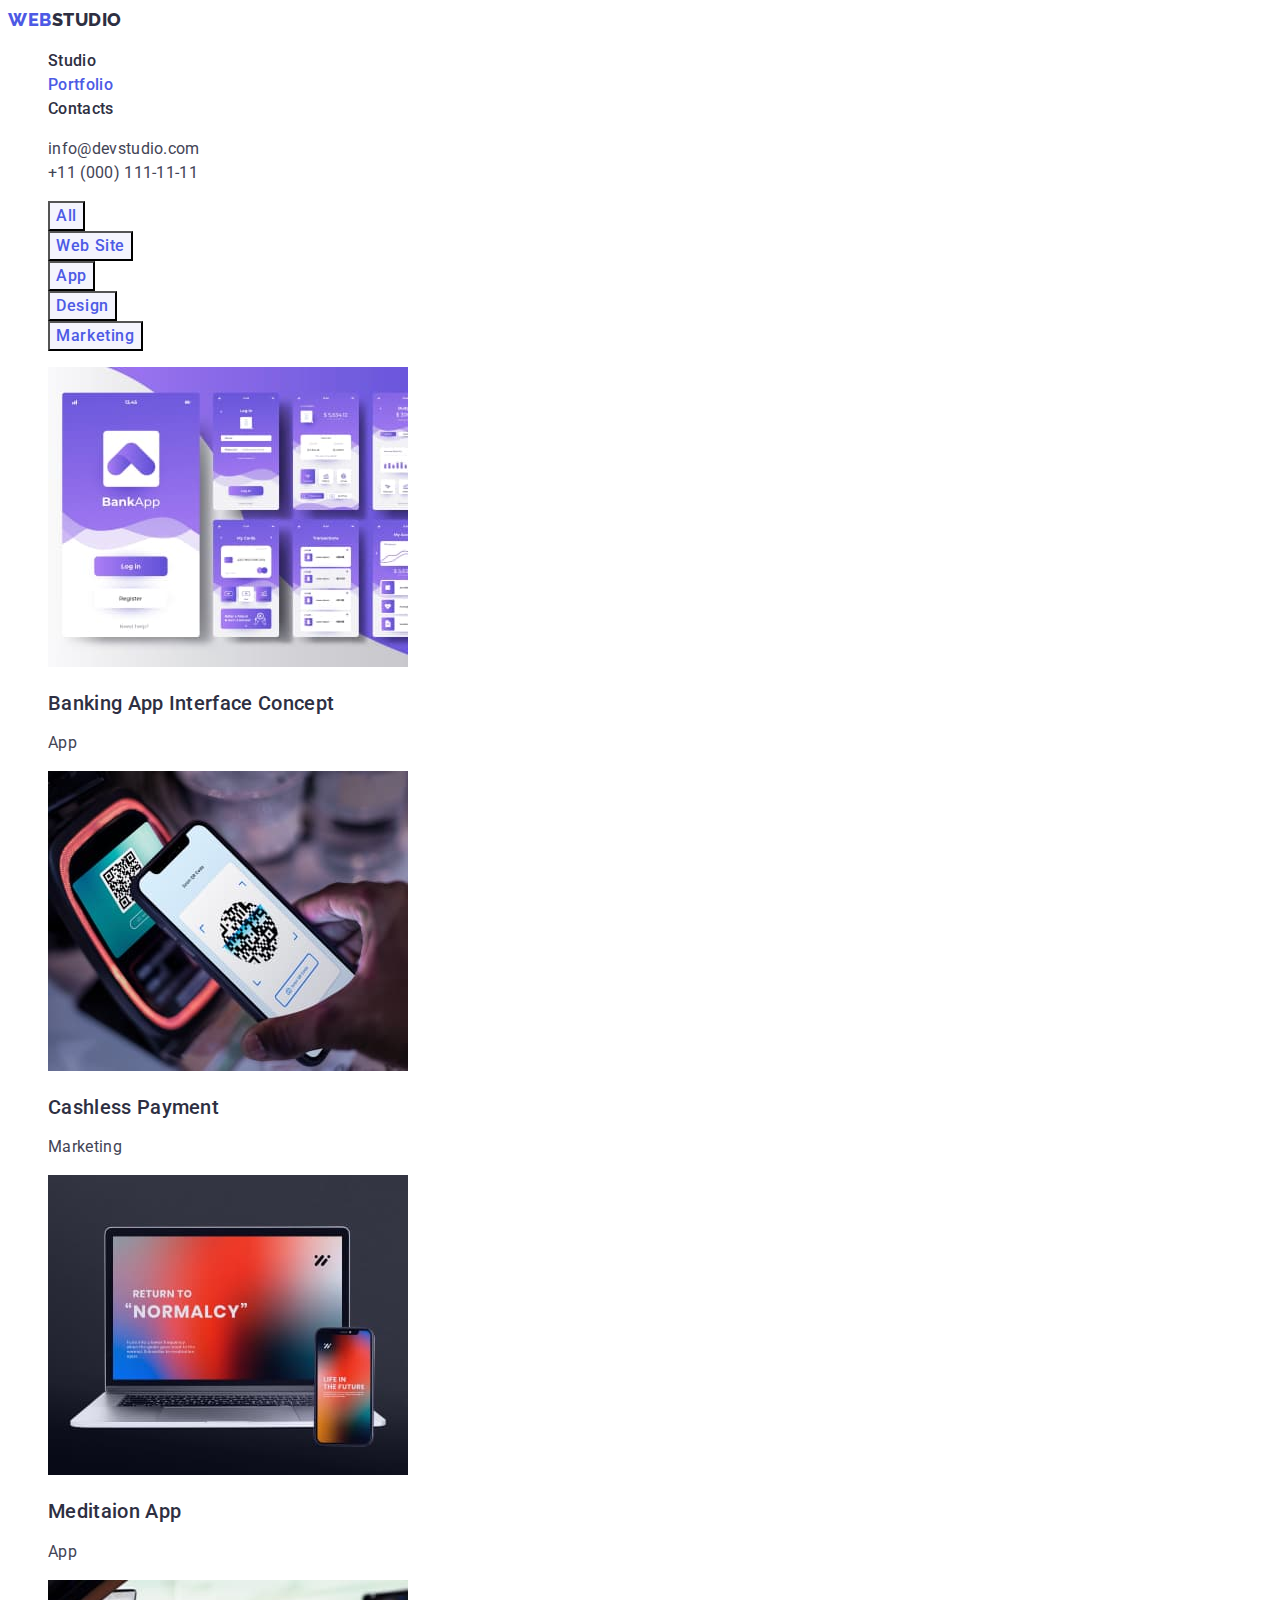
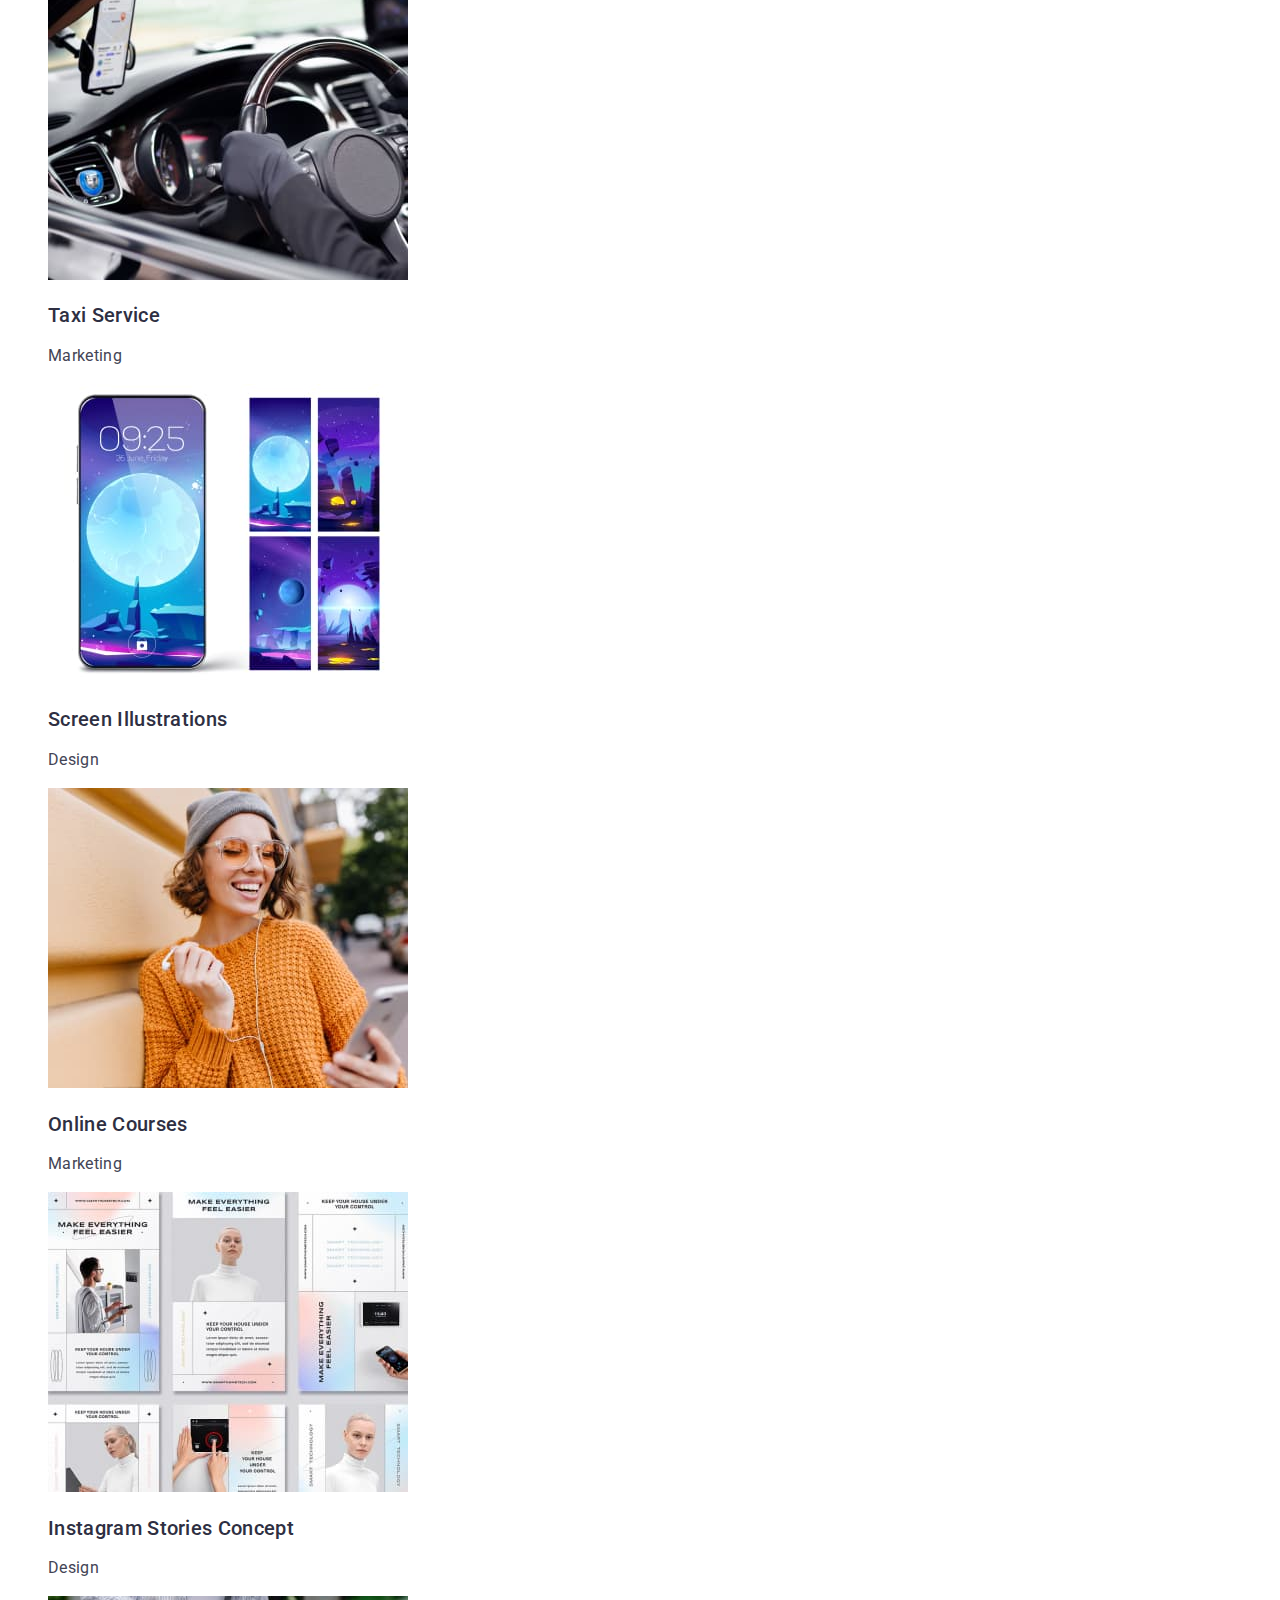
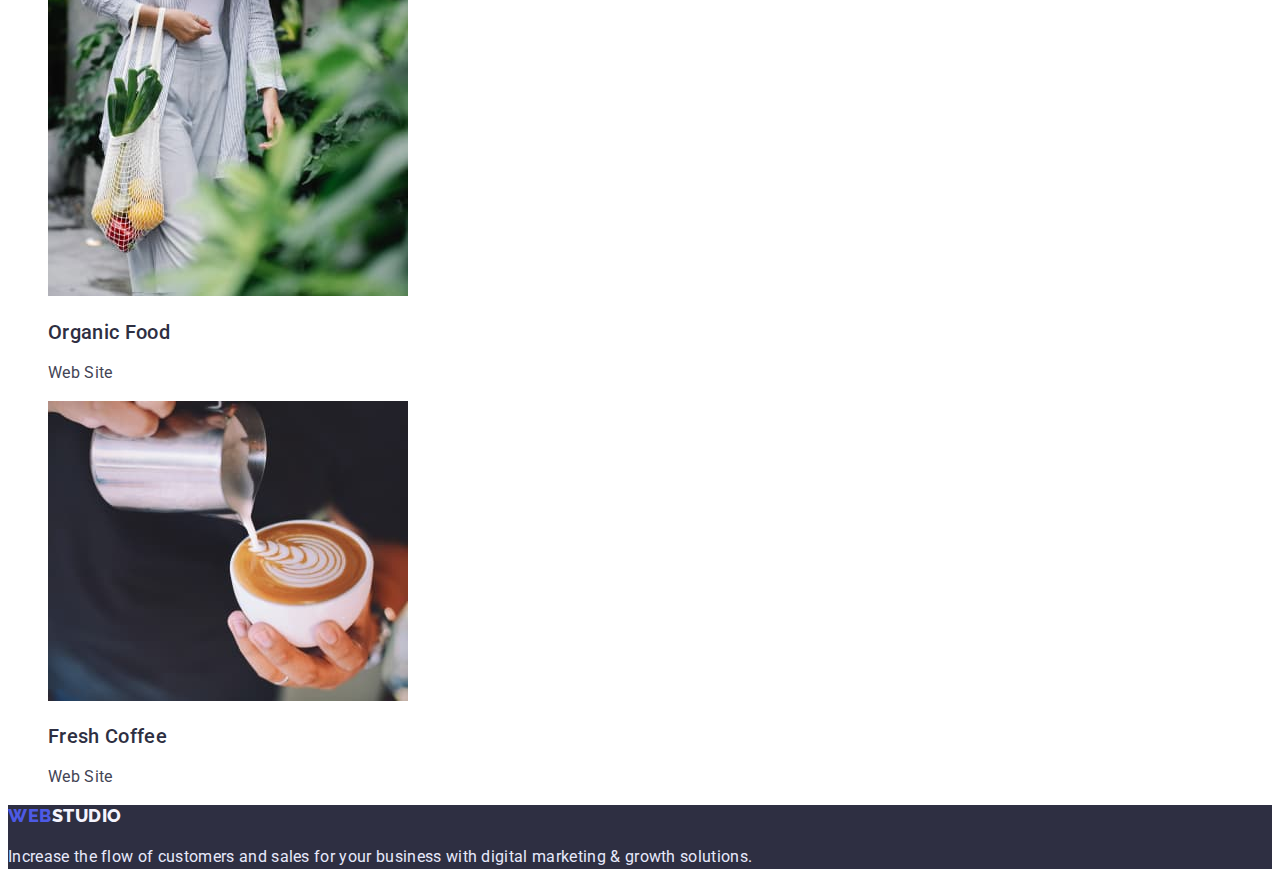
==== portfolio.html @ 955e2178 "clone of goit-markup-hw-02" ====
<!DOCTYPE html>
<html lang="en">
<head>
    <meta charset="UTF-8">
    <meta http-equiv="X-UA-Compatible" content="IE=edge">
    <meta name="viewport" content="width=device-width, initial-scale=1.0">
    <link rel="preconnect" href="https://fonts.googleapis.com"><link rel="preconnect" href="https://fonts.gstatic.com" crossorigin><link href="https://fonts.googleapis.com/css2?family=Raleway:wght@800&family=Roboto:wght@400;500;700&display=swap" rel="stylesheet">
    <title>Portfolio</title>
    <link rel="stylesheet" href="./css/styles.css">
</head>
<body>
    <!--Header-->
    <header class="header">
        <a href="./index.html" class="logo"><span class="logo-prefix">WEB</span>STUDIO</a> 
        <!--Site navigation-->
        <nav>
            <ul class="site-nav list">
                <li><a class="site-nav-item" href="./index.html">Studio</a></li>
                <li><a class="site-nav-item current" href="./portfolio.html" >Portfolio</a></li>
                <li><a class="site-nav-item" href="#">Contacts</a></li>
            </ul>
        </nav>
        <!--Header contacts-->
        <ul class="header-contacts list">
            <li><a class="header-contacts-item" href="mailto:info@devstudio.com">info@devstudio.com</a></li>
            <li><a class="header-contacts-item" href="tel:+11(000)111-11-11">+11 (000) 111-11-11</a></li>
        </ul>
    </header>
    <!--Main content-->
    <main>
        <!--Filters-->
        <section>
            <h1 hidden>Portfolio</h1>
            <ul class="filter list">
                <li>
                    <button type="button" class="filter-button">All</button>
                </li>
                <li>
                    <button type="button" class="filter-button">Web Site</button>
                </li>
                <li>
                    <button type="button" class="filter-button">App</button>
                </li>
                <li>
                    <button type="button" class="filter-button">Design</button>
                </li>
                <li>
                    <button type="button" class="filter-button">Marketing</button>
                </li>
            </ul>
              
            <ul class="list">
                <li>
                    <a class="work-link" href="#">
                        <img width="360" height="300" src="./images/portfolio_images/Banking_App_Interface_Concept.jpg" alt="Banking App Interface Concept. App">
                        <h2 class="list-title">Banking App Interface Concept</h2>
                        <p class="list-text">App</p>
                        <!-- <p class="card-content">14 Stylish and User-Friendly App Design Concepts · Task Manager App · Calorie Tracker App · Exotic Fruit Ecommerce App · Cloud Storage App</p> -->
                    </a>
                </li>
                <li>
                    <a class="work-link" href="#">
                        <img width="360" height="300" src="./images/portfolio_images/Cashless_Payment.jpg" alt="Cashless Payment. Marketing">
                        <h2 class="list-title">Cashless Payment</h2>
                        <p class="list-text">Marketing</p>
                        <!-- <p class="card-content">14 Stylish and User-Friendly App Design Concepts · Task Manager App · Calorie Tracker App · Exotic Fruit Ecommerce App · Cloud Storage App</p> -->
                    </a>
                </li>
                <li>
                    <a class="work-link" href="#">
                        <img width="360" height="300" src="./images/portfolio_images/Meditaion_App.jpg" alt="Meditaion App. App">
                        <h2 class="list-title">Meditaion App</h2>
                        <p class="list-text">App</p>
                        <!-- <p class="card-content">14 Stylish and User-Friendly App Design Concepts · Task Manager App · Calorie Tracker App · Exotic Fruit Ecommerce App · Cloud Storage App</p> -->
                    </a>
                </li>
                <li>
                    <a class="work-link" href="#">
                        <img width="360" height="300" src="./images/portfolio_images/Taxi_Service.jpg" alt="Taxi Service. Marketing">
                        <h2 class="list-title">Taxi Service</h2>
                        <p class="list-text">Marketing</p>
                        <!-- <p class="card-content">14 Stylish and User-Friendly App Design Concepts · Task Manager App · Calorie Tracker App · Exotic Fruit Ecommerce App · Cloud Storage App</p> -->
                    </a>
                </li>
                <li>
                    <a class="work-link" href="#">
                        <img width="360" height="300" src="./images/portfolio_images/Screen_Illustrations.jpg" alt="Screen Illustrations. Design">
                        <h2 class="list-title">Screen Illustrations</h2>
                        <p class="list-text">Design</p>
                        <!-- <p class="card-content">14 Stylish and User-Friendly App Design Concepts · Task Manager App · Calorie Tracker App · Exotic Fruit Ecommerce App · Cloud Storage App</p> -->
                    </a>
                </li>
                <li>
                    <a class="work-link" href="#">
                        <img width="360" height="300" src="./images/portfolio_images/Online_Courses.jpg" alt="Online Courses. Marketing">
                        <h2 class="list-title">Online Courses</h2>
                        <p class="list-text">Marketing</p>
                        <!-- <p class="card-content">14 Stylish and User-Friendly App Design Concepts · Task Manager App · Calorie Tracker App · Exotic Fruit Ecommerce App · Cloud Storage App</p> -->
                    </a>
                </li>
                <li>
                    <a class="work-link" href="#">
                        <img width="360" height="300" src="./images/portfolio_images/Instagram_Stories_Concept.jpg" alt="Instagram Stories Concept. Design">
                        <h2 class="list-title">Instagram Stories Concept</h2>
                        <p class="list-text">Design</p>
                        <!-- <p class="card-content">14 Stylish and User-Friendly App Design Concepts · Task Manager App · Calorie Tracker App · Exotic Fruit Ecommerce App · Cloud Storage App</p> -->
                    </a>
                </li>
                <li>
                    <a class="work-link" href="#">
                        <img width="360" height="300" src="./images/portfolio_images/Organic_Food.jpg" alt="Organic Food. Web Site">
                        <h2 class="list-title">Organic Food</h2>
                        <p class="list-text">Web Site</p>
                        <!-- <p class="card-content">14 Stylish and User-Friendly App Design Concepts · Task Manager App · Calorie Tracker App · Exotic Fruit Ecommerce App · Cloud Storage App</p> -->
                    </a>
                </li>
                <li>
                    <a class="work-link" href="#">
                    <img width="360" height="300" src="./images/portfolio_images/Fresh_Coffee.jpg" alt="Fresh Coffee. Web Site">
                        <h2 class="list-title">Fresh Coffee</h2>
                        <p class="list-text">Web Site</p>
                        <!-- <p class="card-content">14 Stylish and User-Friendly App Design Concepts · Task Manager App · Calorie Tracker App · Exotic Fruit Ecommerce App · Cloud Storage App</p> -->
                    </a>
                </li>
            </ul>
        </section>
    </main>
    <footer class="footer">
        <a href="./index.html" class="footer-logo"><span class="footer-logo-prefix">WEB</span>STUDIO</a>
        <p class="footer-text">Increase the flow of customers and sales for your business with digital marketing & growth solutions.</p>
    </footer>
</body>
</html>
---- css/styles.css ----
:root {
    --primary-brand: #4D5AE5;
    --dark: #2E2F42;
    --success: #31D0AA;
    --text: #434455;
    --subtle-text: #8E8F99;
    --accent: #E7E9FC;
    --light: #F4F4FD;
    --primary-white-color: #FFFFFF;
}



body {
    background-color:var(--primary-white-color);
    color: var(--dark);
    font-family: 'Roboto', sans-serif;
    font-size: 16px;
    line-height: calc(24/16);
    letter-spacing: 0.02em;
}
.list {
    list-style: none;
}
/* Logo */
.logo {
    font-family: 'Raleway', sans-serif;
    font-weight: 800;
    font-size: 18px;
    line-height: calc(24/18);
    letter-spacing: 0.03em;
    text-decoration: none;
    color: var(--dark);
    }
.logo-prefix {
    color: var(--primary-brand);
}    
.site-nav-item{
    font-weight: 500;
    text-decoration:none;
    color:var(--dark);
}
.header-contacts-item {
    text-decoration:none;
    color:var(--text);
}

.site-nav-item:hover, .site-nav-item:focus, .site-nav-item.current:hover, .site-nav-item.current:focus {
    color: var(--text);
}
.header-contacts-item:hover, .header-contacts-item:focus, .site-nav-item:active, .site-nav-item.current:active {
    color: var(--primary-brand);
}
.site-nav-item.current {
    color:var(--primary-brand);
}
/* Hero */
.hero {
    background:var(--dark) 
}
/* hero title */
.hero-title {
    color: var(--primary-white-color);
    font-weight: 500;
    font-size: 56px;
    line-height: calc(60/56);
    text-align: center;
}
/* button */
.button {
    background-color: var(--primary-brand);
    color: var(--primary-white-color);
    cursor: pointer;
    font-family: inherit;
    font-weight: 500;
    font-size: 16px;
    line-height: calc(19/16);
    letter-spacing: 0.04em;

}
/* .button.primary {
    background-color: var(--primary-brand);
    color: var(--primary-white-color);
    }
.button.secondary {
    background-color: var(--primary-white-color);
    color: var(--primary-brand);
} */

.button:hover, .button:focus {
    background: var(--primary-brand);
}
.button:active {
    background: #404BBF;
}
/* Sections */
.section-title {
    font-size: 36px;
    line-height: calc(40/36);
    text-align: center;
    text-transform: capitalize;
}
.list-title {
    font-weight: 500;
    font-size: 20px;
    line-height: calc(24/20);
}
.section-team {
    background-color: var(--light);
}
/* list text */
.list-text {
    color: var(--text);
}
/* Footer */
.footer {
    background: var(--dark);
}
.footer-logo {
    font-family: 'Raleway', sans-serif;
    font-weight: 800;
    font-size: 18px;
    line-height: calc(21/18);
    letter-spacing: 0.03em;
    align-items: center;
    text-decoration: none;
    text-transform: uppercase;
    color: #F4F4FD;
}
.footer-logo-prefix {
    color: var(--primary-brand);
}
/* footer text */
.footer-text {
   color: var(--accent);
}


/* ===============PORTFOLIO================= */
.filter-button {
   background-color: var(--light); 
   color: var(--primary-brand);
   cursor: pointer;
   font-family: inherit;
   font-weight: 500;
   font-size: 16px;
   line-height: calc(24/16);
   letter-spacing: 0.04em;
    
}
.filter-button:hover, .filter-button:focus {
    background-color: var(--primary-brand); 
    color: var(--primary-white-color);
    cursor: pointer;
    font-family: inherit;
    font-weight: 500;
    font-size: 16px;
    line-height: calc(24/16);
    letter-spacing: 0.04em; 
}
.work-link{
    text-decoration: none;
    color: var(--dark);
}
.card-content {
    color: var(--light);
}
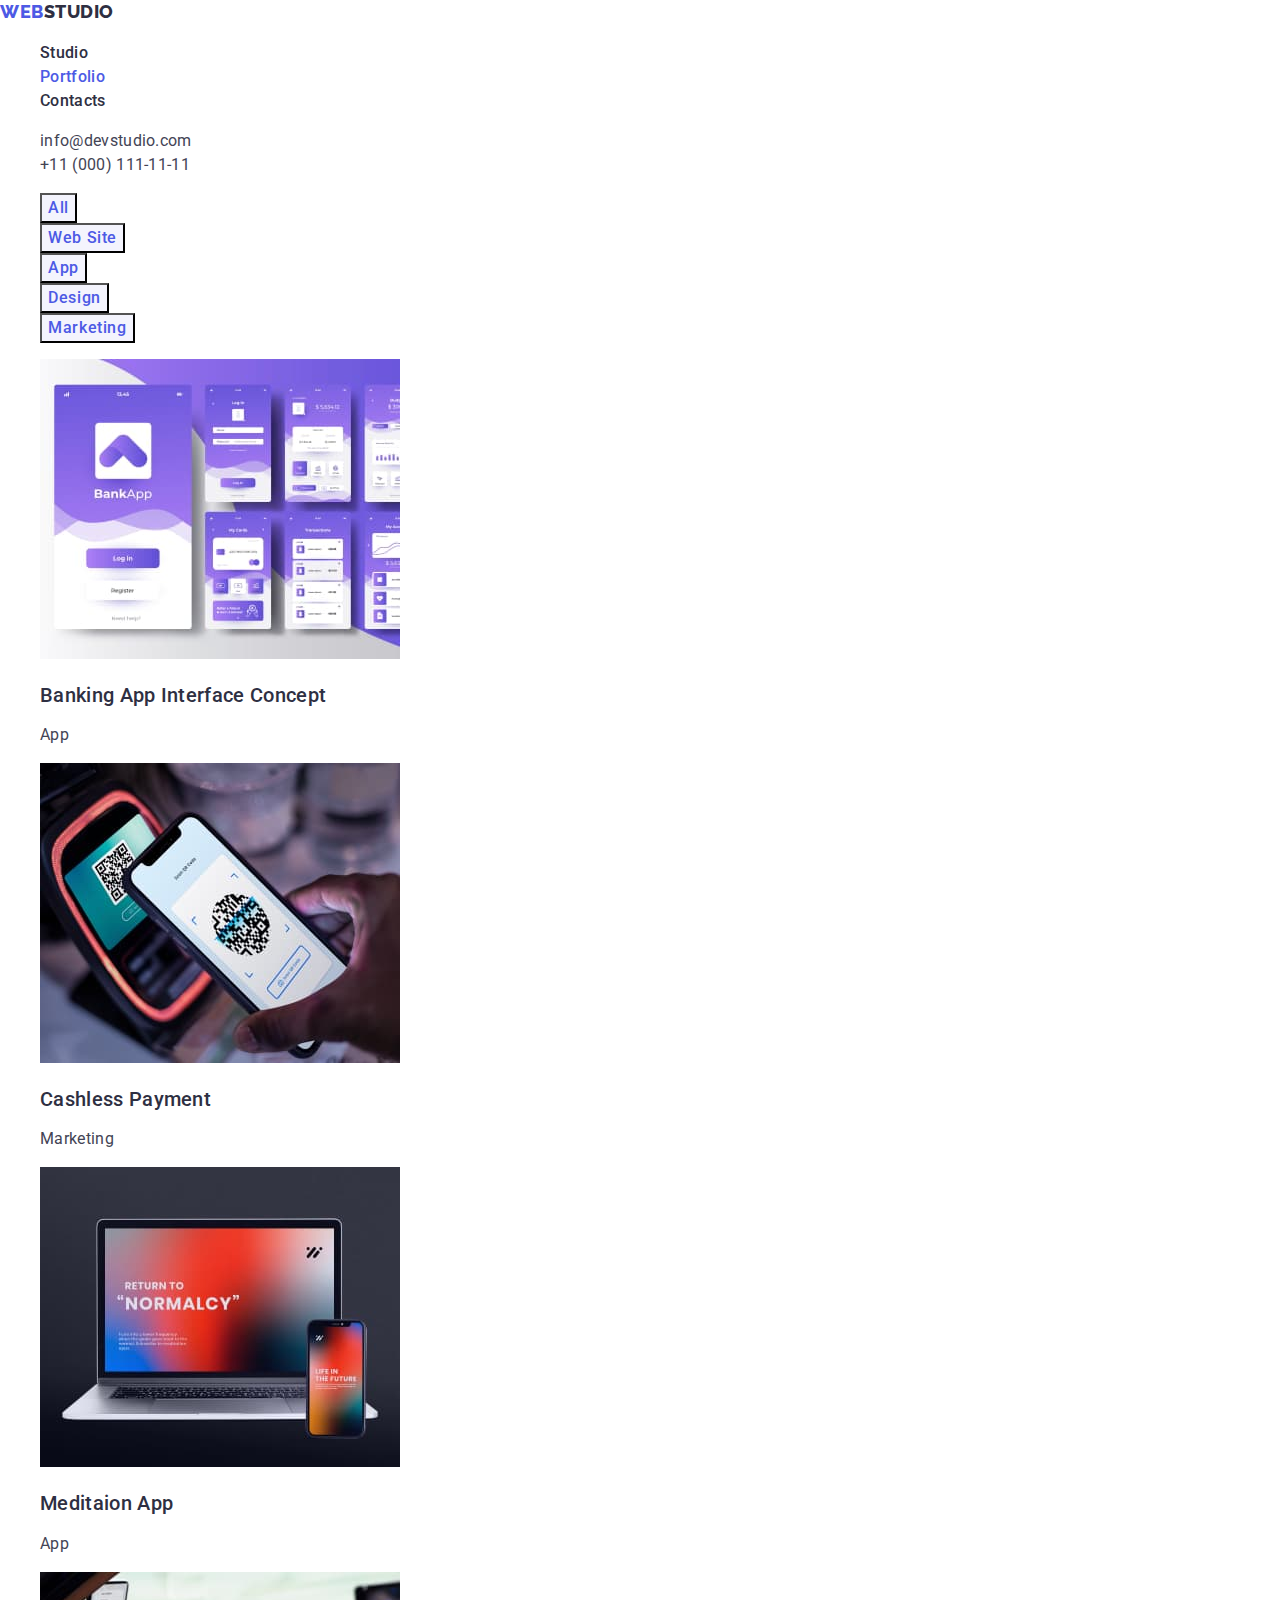
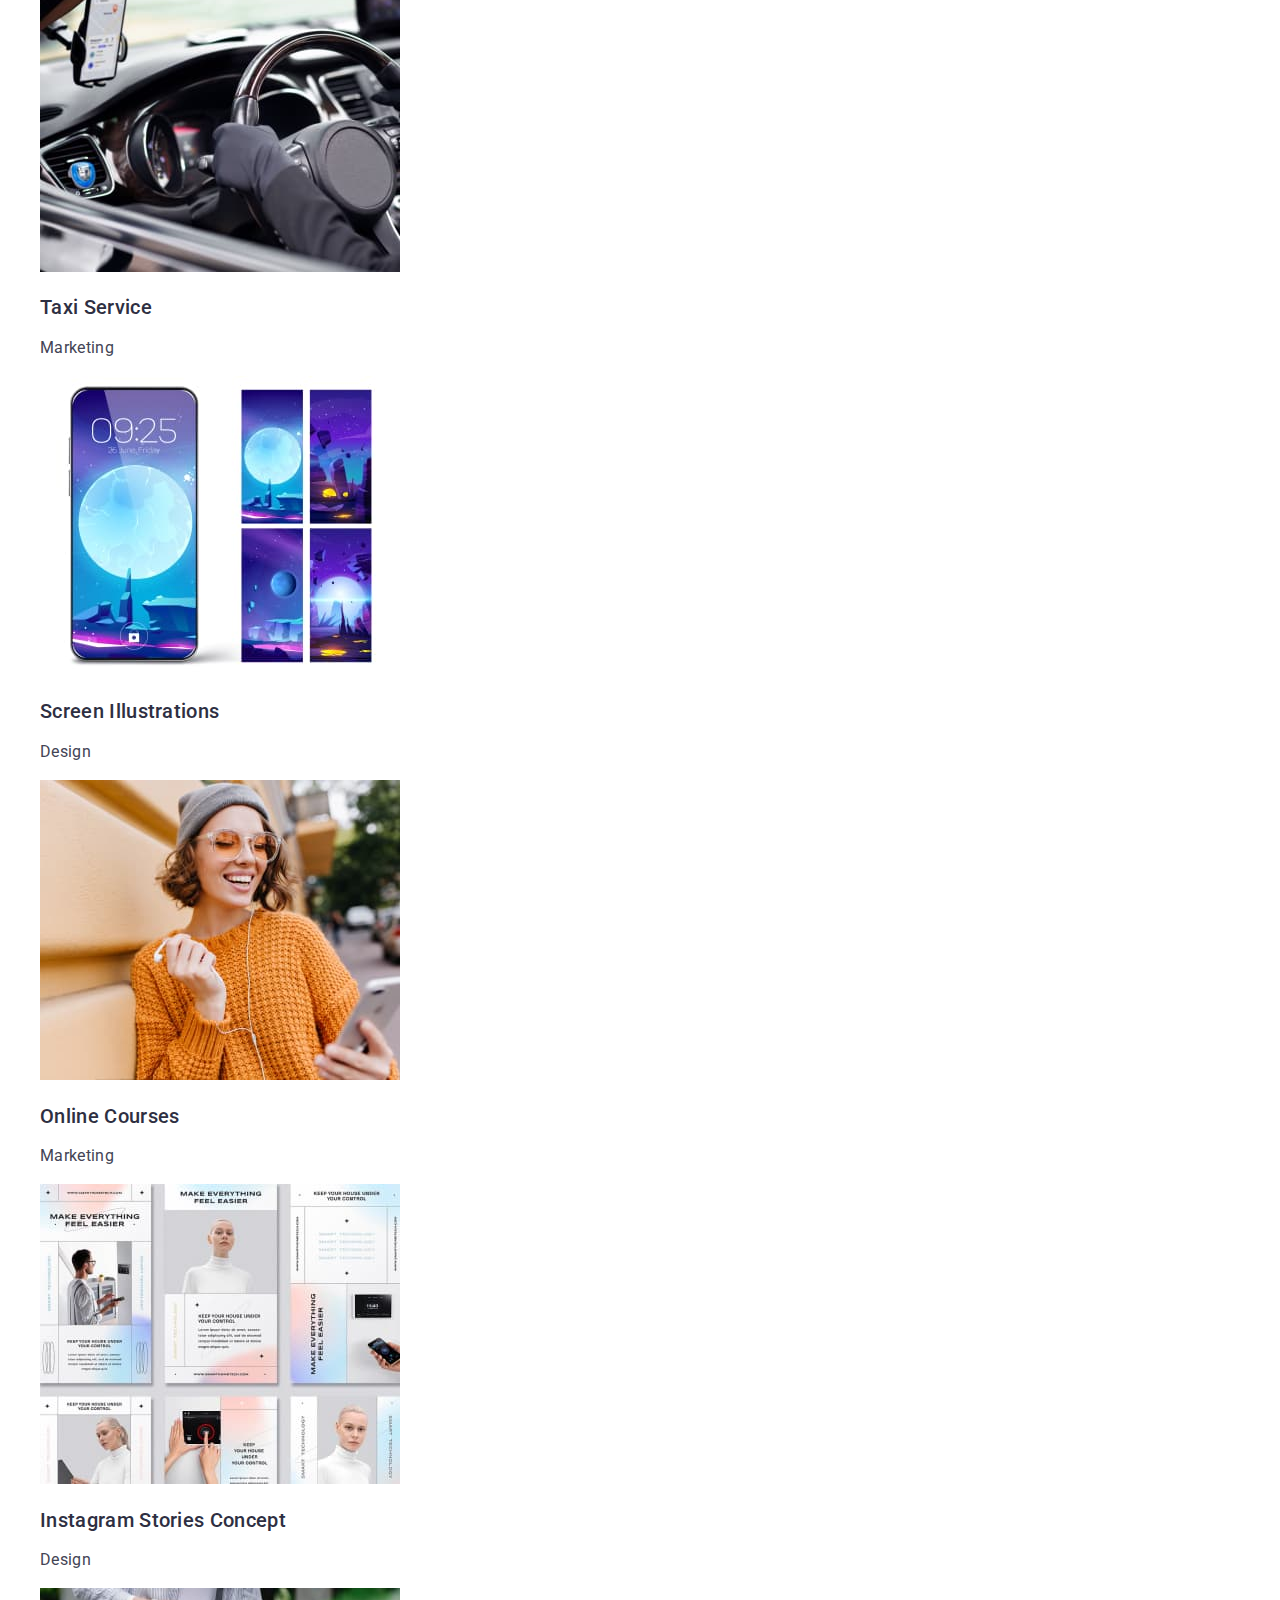
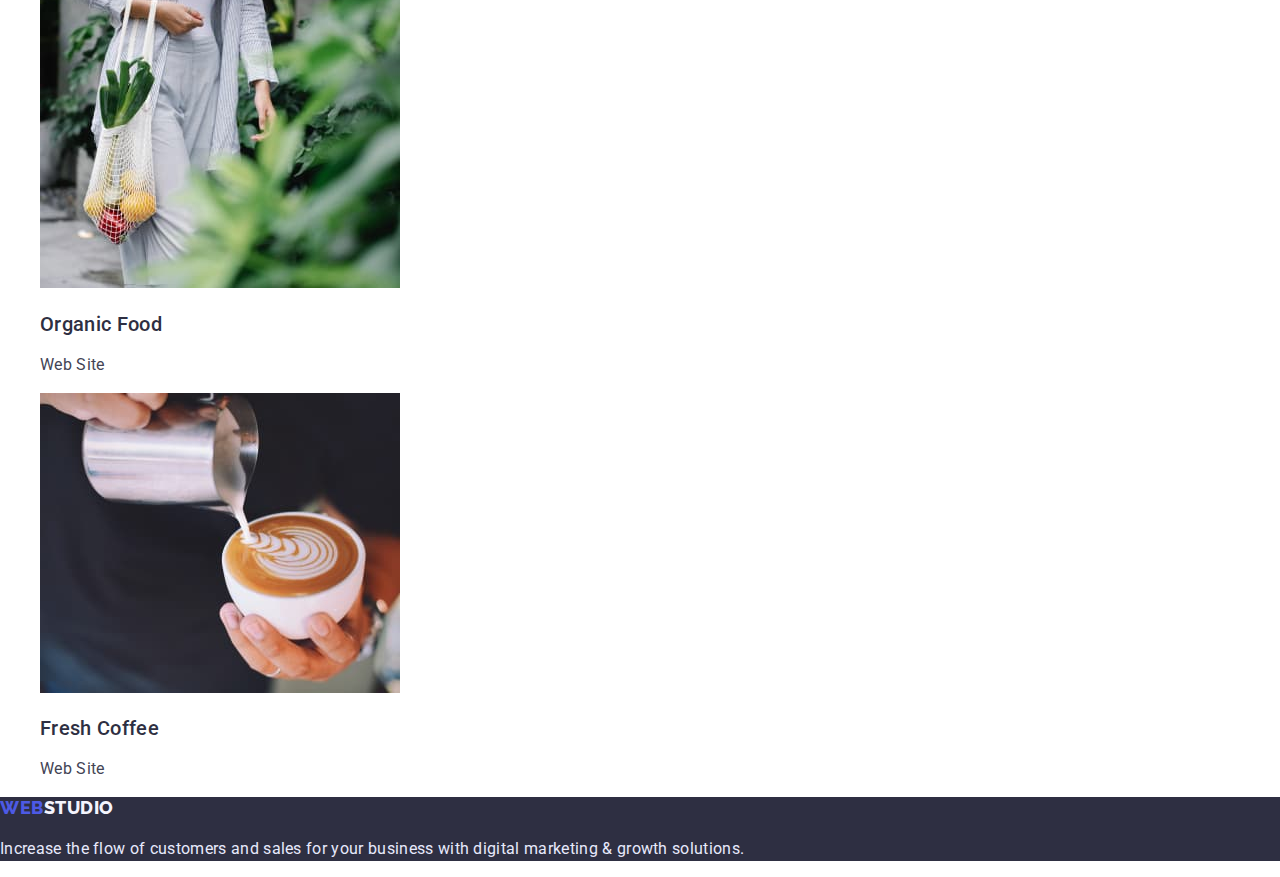
==== commit babf1540: "-" ====
--- a/portfolio.html
+++ b/portfolio.html
@@ -6,6 +6,7 @@
     <meta name="viewport" content="width=device-width, initial-scale=1.0">
     <link rel="preconnect" href="https://fonts.googleapis.com"><link rel="preconnect" href="https://fonts.gstatic.com" crossorigin><link href="https://fonts.googleapis.com/css2?family=Raleway:wght@800&family=Roboto:wght@400;500;700&display=swap" rel="stylesheet">
     <title>Portfolio</title>
+    <link rel="stylesheet" href="https://cdnjs.cloudflare.com/ajax/libs/modern-normalize/1.0.0/modern-normalize.min.css">
     <link rel="stylesheet" href="./css/styles.css">
 </head>
 <body>
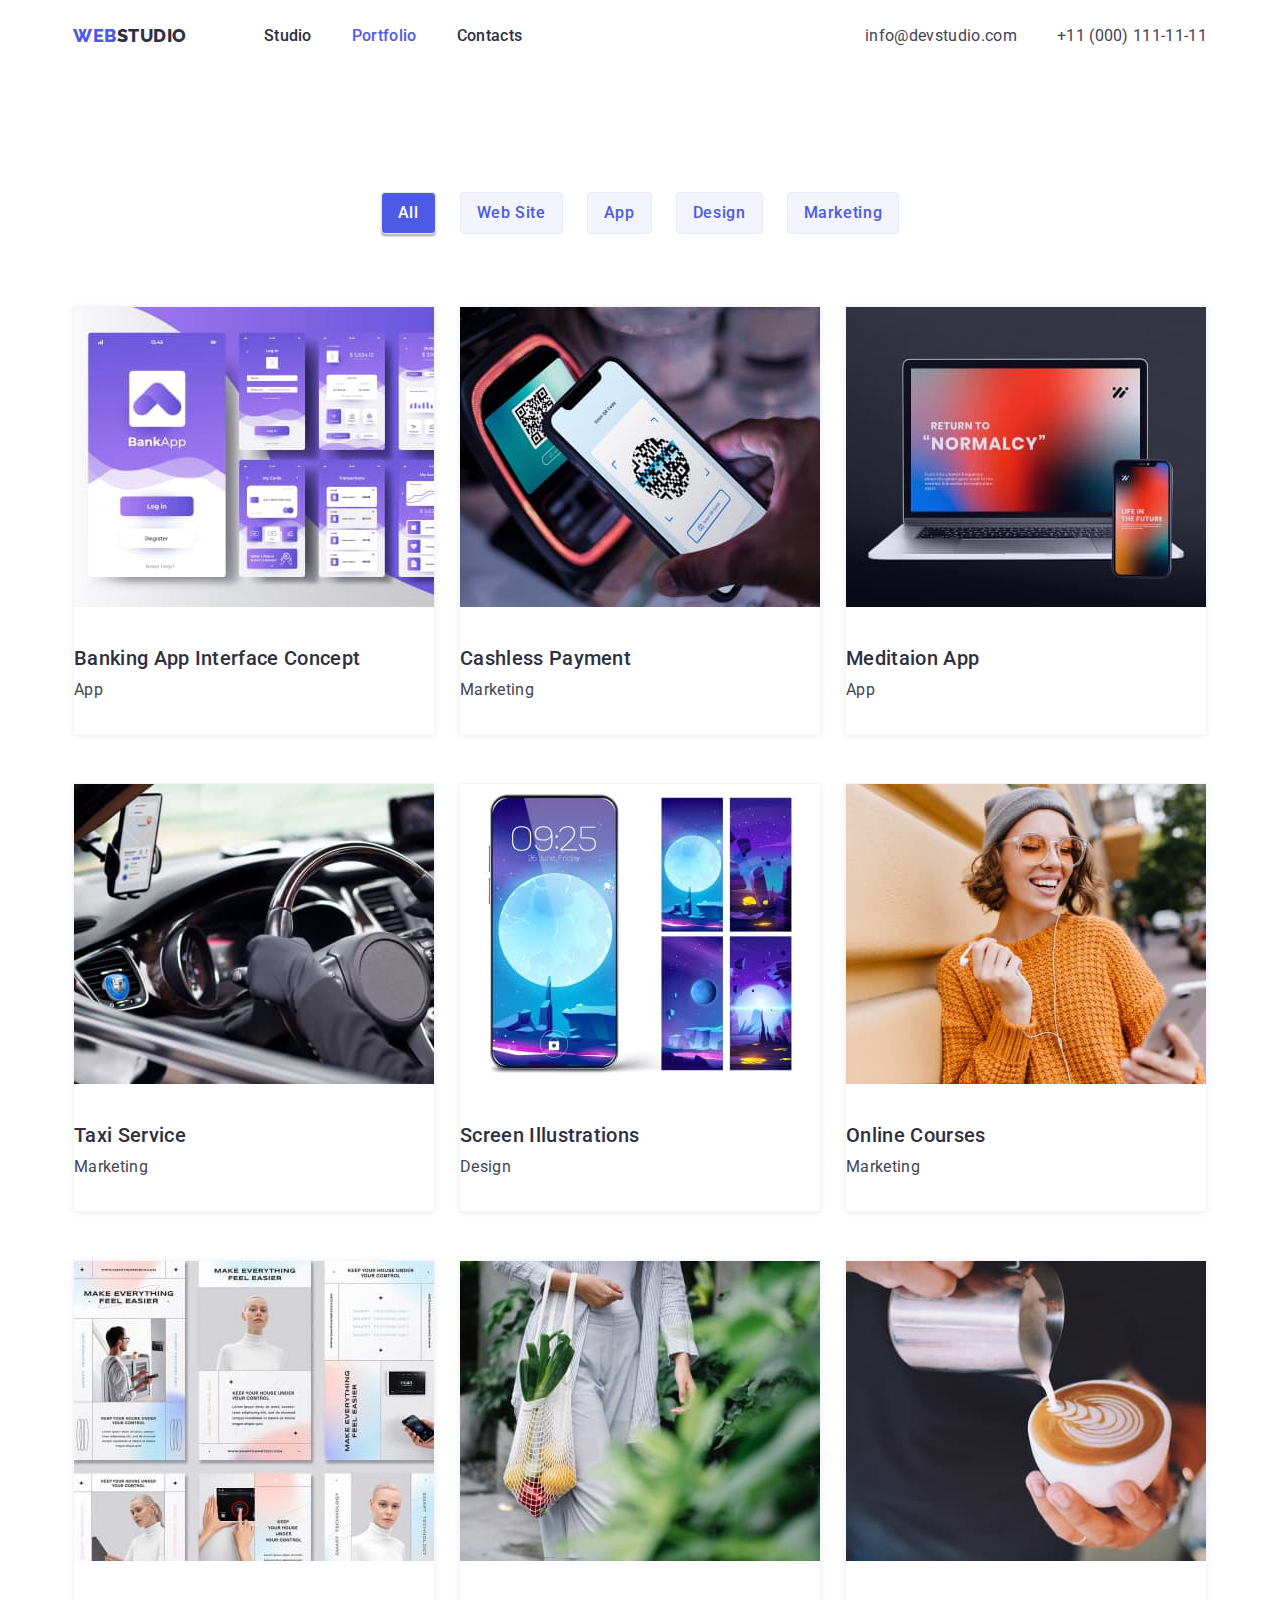
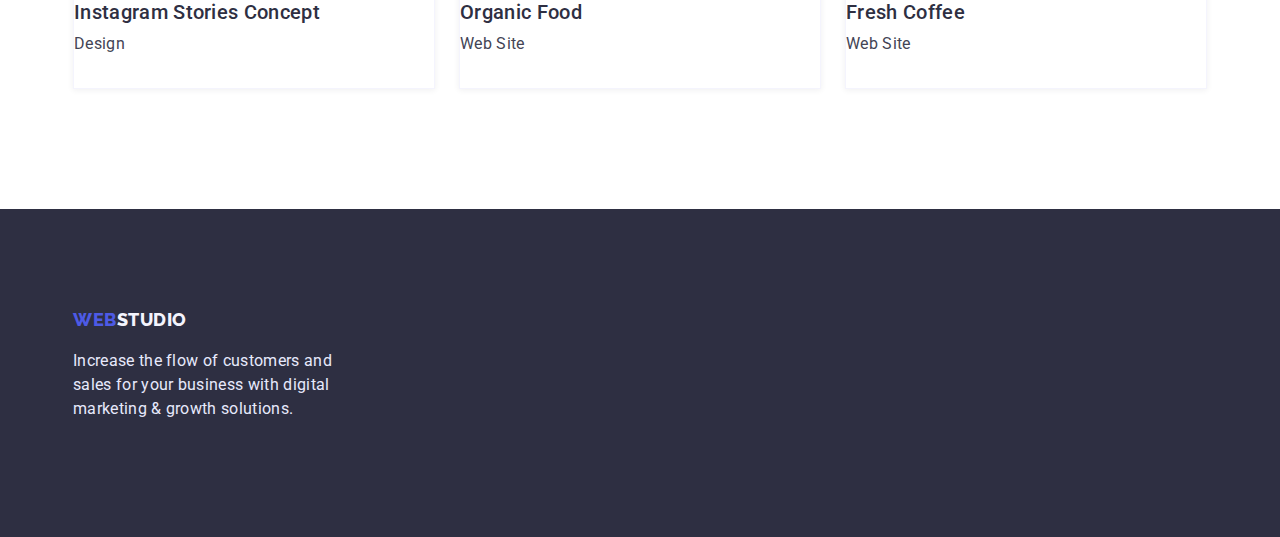
==== commit 090187cd: "HW-3" ====
--- a/portfolio.html
+++ b/portfolio.html
@@ -1,134 +1,219 @@
 <!DOCTYPE html>
 <html lang="en">
-<head>
-    <meta charset="UTF-8">
-    <meta http-equiv="X-UA-Compatible" content="IE=edge">
-    <meta name="viewport" content="width=device-width, initial-scale=1.0">
-    <link rel="preconnect" href="https://fonts.googleapis.com"><link rel="preconnect" href="https://fonts.gstatic.com" crossorigin><link href="https://fonts.googleapis.com/css2?family=Raleway:wght@800&family=Roboto:wght@400;500;700&display=swap" rel="stylesheet">
-    <title>Portfolio</title>
-    <link rel="stylesheet" href="https://cdnjs.cloudflare.com/ajax/libs/modern-normalize/1.0.0/modern-normalize.min.css">
-    <link rel="stylesheet" href="./css/styles.css">
-</head>
-<body>
-    <!--Header-->
-    <header class="header">
-        <a href="./index.html" class="logo"><span class="logo-prefix">WEB</span>STUDIO</a> 
-        <!--Site navigation-->
-        <nav>
-            <ul class="site-nav list">
-                <li><a class="site-nav-item" href="./index.html">Studio</a></li>
-                <li><a class="site-nav-item current" href="./portfolio.html" >Portfolio</a></li>
-                <li><a class="site-nav-item" href="#">Contacts</a></li>
-            </ul>
-        </nav>
-        <!--Header contacts-->
-        <ul class="header-contacts list">
-            <li><a class="header-contacts-item" href="mailto:info@devstudio.com">info@devstudio.com</a></li>
-            <li><a class="header-contacts-item" href="tel:+11(000)111-11-11">+11 (000) 111-11-11</a></li>
-        </ul>
-    </header>
-    <!--Main content-->
-    <main>
-        <!--Filters-->
-        <section>
-            <h1 hidden>Portfolio</h1>
-            <ul class="filter list">
-                <li>
-                    <button type="button" class="filter-button">All</button>
-                </li>
-                <li>
-                    <button type="button" class="filter-button">Web Site</button>
-                </li>
-                <li>
-                    <button type="button" class="filter-button">App</button>
-                </li>
-                <li>
-                    <button type="button" class="filter-button">Design</button>
-                </li>
-                <li>
-                    <button type="button" class="filter-button">Marketing</button>
-                </li>
-            </ul>
-              
-            <ul class="list">
-                <li>
-                    <a class="work-link" href="#">
-                        <img width="360" height="300" src="./images/portfolio_images/Banking_App_Interface_Concept.jpg" alt="Banking App Interface Concept. App">
-                        <h2 class="list-title">Banking App Interface Concept</h2>
-                        <p class="list-text">App</p>
-                        <!-- <p class="card-content">14 Stylish and User-Friendly App Design Concepts · Task Manager App · Calorie Tracker App · Exotic Fruit Ecommerce App · Cloud Storage App</p> -->
-                    </a>
-                </li>
-                <li>
-                    <a class="work-link" href="#">
-                        <img width="360" height="300" src="./images/portfolio_images/Cashless_Payment.jpg" alt="Cashless Payment. Marketing">
-                        <h2 class="list-title">Cashless Payment</h2>
-                        <p class="list-text">Marketing</p>
-                        <!-- <p class="card-content">14 Stylish and User-Friendly App Design Concepts · Task Manager App · Calorie Tracker App · Exotic Fruit Ecommerce App · Cloud Storage App</p> -->
-                    </a>
-                </li>
-                <li>
-                    <a class="work-link" href="#">
-                        <img width="360" height="300" src="./images/portfolio_images/Meditaion_App.jpg" alt="Meditaion App. App">
-                        <h2 class="list-title">Meditaion App</h2>
-                        <p class="list-text">App</p>
-                        <!-- <p class="card-content">14 Stylish and User-Friendly App Design Concepts · Task Manager App · Calorie Tracker App · Exotic Fruit Ecommerce App · Cloud Storage App</p> -->
-                    </a>
-                </li>
-                <li>
-                    <a class="work-link" href="#">
-                        <img width="360" height="300" src="./images/portfolio_images/Taxi_Service.jpg" alt="Taxi Service. Marketing">
-                        <h2 class="list-title">Taxi Service</h2>
-                        <p class="list-text">Marketing</p>
-                        <!-- <p class="card-content">14 Stylish and User-Friendly App Design Concepts · Task Manager App · Calorie Tracker App · Exotic Fruit Ecommerce App · Cloud Storage App</p> -->
-                    </a>
-                </li>
-                <li>
-                    <a class="work-link" href="#">
-                        <img width="360" height="300" src="./images/portfolio_images/Screen_Illustrations.jpg" alt="Screen Illustrations. Design">
-                        <h2 class="list-title">Screen Illustrations</h2>
-                        <p class="list-text">Design</p>
-                        <!-- <p class="card-content">14 Stylish and User-Friendly App Design Concepts · Task Manager App · Calorie Tracker App · Exotic Fruit Ecommerce App · Cloud Storage App</p> -->
-                    </a>
-                </li>
-                <li>
-                    <a class="work-link" href="#">
-                        <img width="360" height="300" src="./images/portfolio_images/Online_Courses.jpg" alt="Online Courses. Marketing">
-                        <h2 class="list-title">Online Courses</h2>
-                        <p class="list-text">Marketing</p>
-                        <!-- <p class="card-content">14 Stylish and User-Friendly App Design Concepts · Task Manager App · Calorie Tracker App · Exotic Fruit Ecommerce App · Cloud Storage App</p> -->
-                    </a>
-                </li>
-                <li>
-                    <a class="work-link" href="#">
-                        <img width="360" height="300" src="./images/portfolio_images/Instagram_Stories_Concept.jpg" alt="Instagram Stories Concept. Design">
-                        <h2 class="list-title">Instagram Stories Concept</h2>
-                        <p class="list-text">Design</p>
-                        <!-- <p class="card-content">14 Stylish and User-Friendly App Design Concepts · Task Manager App · Calorie Tracker App · Exotic Fruit Ecommerce App · Cloud Storage App</p> -->
-                    </a>
-                </li>
-                <li>
-                    <a class="work-link" href="#">
-                        <img width="360" height="300" src="./images/portfolio_images/Organic_Food.jpg" alt="Organic Food. Web Site">
-                        <h2 class="list-title">Organic Food</h2>
-                        <p class="list-text">Web Site</p>
-                        <!-- <p class="card-content">14 Stylish and User-Friendly App Design Concepts · Task Manager App · Calorie Tracker App · Exotic Fruit Ecommerce App · Cloud Storage App</p> -->
-                    </a>
-                </li>
-                <li>
-                    <a class="work-link" href="#">
-                    <img width="360" height="300" src="./images/portfolio_images/Fresh_Coffee.jpg" alt="Fresh Coffee. Web Site">
-                        <h2 class="list-title">Fresh Coffee</h2>
-                        <p class="list-text">Web Site</p>
-                        <!-- <p class="card-content">14 Stylish and User-Friendly App Design Concepts · Task Manager App · Calorie Tracker App · Exotic Fruit Ecommerce App · Cloud Storage App</p> -->
-                    </a>
-                </li>
-            </ul>
-        </section>
-    </main>
-    <footer class="footer">
-        <a href="./index.html" class="footer-logo"><span class="footer-logo-prefix">WEB</span>STUDIO</a>
-        <p class="footer-text">Increase the flow of customers and sales for your business with digital marketing & growth solutions.</p>
-    </footer>
-</body>
-</html>+	<head>
+		<meta charset="UTF-8" />
+		<meta http-equiv="X-UA-Compatible" content="IE=edge" />
+		<meta name="viewport" content="width=device-width, initial-scale=1.0" />
+		<link rel="preconnect" href="https://fonts.googleapis.com" /><link
+			rel="preconnect"
+			href="https://fonts.gstatic.com"
+			crossorigin
+		/><link
+			href="https://fonts.googleapis.com/css2?family=Raleway:wght@800&family=Roboto:wght@400;500;700&display=swap"
+			rel="stylesheet"
+		/>
+		<title>Portfolio</title>
+		<link
+			rel="stylesheet"
+			href="https://cdnjs.cloudflare.com/ajax/libs/modern-normalize/1.0.0/modern-normalize.min.css"
+		/>
+		<link rel="stylesheet" href="./css/styles.css" />
+	</head>
+	<body>
+		<!--Header-->
+		<header>
+			<div class="conteiner header">
+				<a href="./index.html" class="logo"><span class="logo-prefix">WEB</span>STUDIO</a>
+				<!--Site navigation-->
+				<nav>
+					<ul class="site-nav list">
+						<li class="site-nav-item"><a class="site-nav-link" href="./index.html">Studio</a></li>
+						<li class="site-nav-item"><a class="site-nav-link current" href="./portfolio.html">Portfolio</a></li>
+						<li class="site-nav-item"><a class="site-nav-link" href="#">Contacts</a></li>
+					</ul>
+				</nav>
+				<!--Header contacts-->
+				<ul class="header-contacts list">
+					<li class="site-nav-item"
+						><a class="header-contacts-link" href="mailto:info@devstudio.com">info@devstudio.com</a></li
+					>
+					<li class="site-nav-item"
+						><a class="header-contacts-link" href="tel:+11(000)111-11-11">+11 (000) 111-11-11</a></li
+					>
+				</ul>
+			</div>
+		</header>
+		<!--Main content-->
+		<main>
+			<!--Filters-->
+			<section class="section">
+				<div class="conteiner">
+					<h1 hidden>Portfolio</h1>
+					<ul class="filter list">
+						<li class="filter-item">
+							<button type="button" class="filter-button current">All</button>
+						</li>
+						<li class="filter-item">
+							<button type="button" class="filter-button">Web Site</button>
+						</li>
+						<li class="filter-item">
+							<button type="button" class="filter-button">App</button>
+						</li>
+						<li class="filter-item">
+							<button type="button" class="filter-button">Design</button>
+						</li>
+						<li class="filter-item">
+							<button type="button" class="filter-button">Marketing</button>
+						</li>
+					</ul>
+
+					<ul class="portfolio list">
+						<li class="portfolio-list">
+							<a class="work-link" href="#">
+								<img
+									width="360"
+									height="300"
+									src="./images/portfolio_images/Banking_App_Interface_Concept.jpg"
+									alt="Banking App Interface Concept. App"
+								/>
+								<div class="content">
+									<h2 class="list-title">Banking App Interface Concept</h2>
+									<p class="list-text">App</p>
+									<!-- <p class="card-content">14 Stylish and User-Friendly App Design Concepts · Task Manager App · Calorie Tracker App · Exotic Fruit Ecommerce App · Cloud Storage App</p> -->
+								</div>
+							</a>
+						</li>
+						<li class="portfolio-list">
+							<a class="work-link" href="#">
+								<img
+									width="360"
+									height="300"
+									src="./images/portfolio_images/Cashless_Payment.jpg"
+									alt="Cashless Payment. Marketing"
+								/>
+								<div class="content">
+									<h2 class="list-title">Cashless Payment</h2>
+									<p class="list-text">Marketing</p>
+									<!-- <p class="card-content">14 Stylish and User-Friendly App Design Concepts · Task Manager App · Calorie Tracker App · Exotic Fruit Ecommerce App · Cloud Storage App</p> -->
+								</div>
+							</a>
+						</li>
+						<li class="portfolio-list">
+							<a class="work-link" href="#">
+								<img
+									width="360"
+									height="300"
+									src="./images/portfolio_images/Meditaion_App.jpg"
+									alt="Meditaion App. App"
+								/>
+								<div class="content">
+									<h2 class="list-title">Meditaion App</h2>
+									<p class="list-text">App</p>
+									<!-- <p class="card-content">14 Stylish and User-Friendly App Design Concepts · Task Manager App · Calorie Tracker App · Exotic Fruit Ecommerce App · Cloud Storage App</p> -->
+								</div>
+							</a>
+						</li>
+						<li class="portfolio-list">
+							<a class="work-link" href="#">
+								<img
+									width="360"
+									height="300"
+									src="./images/portfolio_images/Taxi_Service.jpg"
+									alt="Taxi Service. Marketing"
+								/>
+								<div class="content">
+									<h2 class="list-title">Taxi Service</h2>
+									<p class="list-text">Marketing</p>
+									<!-- <p class="card-content">14 Stylish and User-Friendly App Design Concepts · Task Manager App · Calorie Tracker App · Exotic Fruit Ecommerce App · Cloud Storage App</p> -->
+								</div>
+							</a>
+						</li>
+						<li class="portfolio-list">
+							<a class="work-link" href="#">
+								<img
+									width="360"
+									height="300"
+									src="./images/portfolio_images/Screen_Illustrations.jpg"
+									alt="Screen Illustrations. Design"
+								/>
+								<div class="content">
+									<h2 class="list-title">Screen Illustrations</h2>
+									<p class="list-text">Design</p>
+									<!-- <p class="card-content">14 Stylish and User-Friendly App Design Concepts · Task Manager App · Calorie Tracker App · Exotic Fruit Ecommerce App · Cloud Storage App</p> -->
+								</div>
+							</a>
+						</li>
+						<li class="portfolio-list">
+							<a class="work-link" href="#">
+								<img
+									width="360"
+									height="300"
+									src="./images/portfolio_images/Online_Courses.jpg"
+									alt="Online Courses. Marketing"
+								/>
+								<div class="content">
+									<h2 class="list-title">Online Courses</h2>
+									<p class="list-text">Marketing</p>
+									<!-- <p class="card-content">14 Stylish and User-Friendly App Design Concepts · Task Manager App · Calorie Tracker App · Exotic Fruit Ecommerce App · Cloud Storage App</p> -->
+								</div>
+							</a>
+						</li>
+						<li class="portfolio-list">
+							<a class="work-link" href="#">
+								<img
+									width="360"
+									height="300"
+									src="./images/portfolio_images/Instagram_Stories_Concept.jpg"
+									alt="Instagram Stories Concept. Design"
+								/>
+								<div class="content">
+									<h2 class="list-title">Instagram Stories Concept</h2>
+									<p class="list-text">Design</p>
+									<!-- <p class="card-content">14 Stylish and User-Friendly App Design Concepts · Task Manager App · Calorie Tracker App · Exotic Fruit Ecommerce App · Cloud Storage App</p> -->
+								</div>
+							</a>
+						</li>
+						<li class="portfolio-list">
+							<a class="work-link" href="#">
+								<img
+									width="360"
+									height="300"
+									src="./images/portfolio_images/Organic_Food.jpg"
+									alt="Organic Food. Web Site"
+								/>
+								<div class="content">
+									<h2 class="list-title">Organic Food</h2>
+									<p class="list-text">Web Site</p>
+									<!-- <p class="card-content">14 Stylish and User-Friendly App Design Concepts · Task Manager App · Calorie Tracker App · Exotic Fruit Ecommerce App · Cloud Storage App</p> -->
+								</div>
+							</a>
+						</li>
+						<li class="portfolio-list">
+							<a class="work-link" href="#">
+								<img
+									width="360"
+									height="300"
+									src="./images/portfolio_images/Fresh_Coffee.jpg"
+									alt="Fresh Coffee. Web Site"
+								/>
+								<div class="content">
+									<h2 class="list-title">Fresh Coffee</h2>
+									<p class="list-text">Web Site</p>
+									<!-- <p class="card-content">14 Stylish and User-Friendly App Design Concepts · Task Manager App · Calorie Tracker App · Exotic Fruit Ecommerce App · Cloud Storage App</p> -->
+								</div>
+							</a>
+						</li>
+					</ul>
+				</div>
+			</section>
+		</main>
+		<footer class="footer">
+			<div class="conteiner footer">
+				<a href="./index.html" class="footer-logo"><span class="footer-logo-prefix">WEB</span>STUDIO</a>
+				<p class="footer-text"
+					>Increase the flow of customers and sales for your business with digital marketing & growth solutions.</p
+				>
+			</div>
+		</footer>
+	</body>
+</html>
--- a/css/styles.css
+++ b/css/styles.css
@@ -9,8 +9,12 @@
     --primary-white-color: #FFFFFF;
 }
 
-
-
+html {
+    box-sizing: border-box;
+}
+*, *::before, *::after {
+    box-sizing: inherit;
+}
 body {
     background-color:var(--primary-white-color);
     color: var(--dark);
@@ -18,12 +22,36 @@
     font-size: 16px;
     line-height: calc(24/16);
     letter-spacing: 0.02em;
+    margin: 0;
 }
 .list {
     list-style: none;
+    margin: 0;
+    padding: 0  ;
+}
+/* Header */
+.conteiner {
+    width: 1158px;
+    margin-left: auto;
+    margin-right: auto;
+    margin-top: 0;
+    margin-bottom: 0;
+    padding-left: 12px;
+    padding-right: 12px;
+    /* outline: 2px solid #404BBF;  */
+}
+
+.conteiner.header {
+    display: flex;
+    align-items: center;
+    
 }
 /* Logo */
 .logo {
+    display: block;
+    padding-top: 24px;
+    padding-bottom: 24px;
+
     font-family: 'Raleway', sans-serif;
     font-weight: 800;
     font-size: 18px;
@@ -31,40 +59,79 @@
     letter-spacing: 0.03em;
     text-decoration: none;
     color: var(--dark);
+
+    /* outline: 2px solid #404BBF; */
     }
 .logo-prefix {
     color: var(--primary-brand);
-}    
-.site-nav-item{
+}   
+/* навигація */
+.site-nav {
+    display: flex;
+    margin-left: 77px;
+} 
+
+.site-nav-item + .site-nav-item {
+    margin-left: 40px;
+}
+/* .site-nav-item:last-child {
+    margin-right: 0;
+} */
+.site-nav-link{
+    display: block;
+    padding-top: 24px;
+    padding-bottom: 24px;
+
     font-weight: 500;
     text-decoration:none;
     color:var(--dark);
 }
-.header-contacts-item {
+/* Контакти */
+.header-contacts {
+    display: flex;
+    margin-left: auto;
+}
+.header-contacts-link {
+    display: block;
+    padding-top: 24px;
+    padding-bottom: 24px;
+
     text-decoration:none;
     color:var(--text);
 }
 
-.site-nav-item:hover, .site-nav-item:focus, .site-nav-item.current:hover, .site-nav-item.current:focus {
+.site-nav-link:hover, .site-nav-link:focus, .site-nav-link.current:hover, .site-nav-link.current:focus {
     color: var(--text);
 }
-.header-contacts-item:hover, .header-contacts-item:focus, .site-nav-item:active, .site-nav-item.current:active {
+.header-contacts-link:hover, .header-contacts-link:focus, .site-nav-link:active, .site-nav-link.current:active {
     color: var(--primary-brand);
 }
-.site-nav-item.current {
+.site-nav-link.current {
     color:var(--primary-brand);
 }
 /* Hero */
 .hero {
-    background:var(--dark) 
+    background:var(--dark); 
+    text-align: center;
+}
+.section.hero {
+    padding-top: 192px;
+    padding-bottom: 192px;
 }
 /* hero title */
 .hero-title {
+    width: 492px;
+    margin-right: auto;
+    margin-left: auto;
+    
     color: var(--primary-white-color);
     font-weight: 500;
     font-size: 56px;
     line-height: calc(60/56);
     text-align: center;
+    margin-top: 0;
+    margin-bottom: 48;
+    /* outline: 2px solid #404BBF; */
 }
 /* button */
 .button {
@@ -76,6 +143,12 @@
     font-size: 16px;
     line-height: calc(19/16);
     letter-spacing: 0.04em;
+    box-shadow: 0px 4px 4px rgba(0, 0, 0, 0.15);
+    border-radius: 4px;
+    padding: 16px 32px;
+    min-width: 170px;
+    border: transparent;
+    text-align: center;
 
 }
 /* .button.primary {
@@ -94,28 +167,66 @@
     background: #404BBF;
 }
 /* Sections */
+.section {
+    padding-top: 120px;
+    padding-bottom: 120px;
+}
+.section.no-padding {
+    padding-bottom: 0px;
+}
 .section-title {
     font-size: 36px;
     line-height: calc(40/36);
     text-align: center;
     text-transform: capitalize;
+    margin-top: 0;
+    margin-bottom: 72px;
+}
+.list {
+    display: flex;
+    justify-content: space-between;
 }
 .list-title {
     font-weight: 500;
     font-size: 20px;
     line-height: calc(24/20);
+    margin-top: 0;
+    margin-bottom: 8px;
 }
 .section-team {
     background-color: var(--light);
+}
+.section-title.team {
+    padding-top: 120px;
+}
+.team-item {
+    background-color: var(--primary-white-color)
+}
+.team-item .content {
+padding-left: 16px;
+padding-right: 16px;
+padding-top: 32px;
+padding-bottom: 32px;
+text-align: center;
 }
 /* list text */
 .list-text {
     color: var(--text);
+    margin-top: 0;
+    margin-bottom: 0;
+}
+/* Benefits*/
+.benefits-item {
+    width: 264px;
 }
 /* Footer */
 .footer {
     background: var(--dark);
 }
+.conteiner.footer {
+    padding-top: 100px;
+    padding-bottom: 100px;
+    }
 .footer-logo {
     font-family: 'Raleway', sans-serif;
     font-weight: 800;
@@ -133,11 +244,24 @@
 /* footer text */
 .footer-text {
    color: var(--accent);
+   width: 264px;
 }
 
 
 /* ===============PORTFOLIO================= */
+
+.filter {
+    display: flex;
+    margin-bottom: 72px;
+    justify-content: center; 
+}
 .filter-button {
+    padding-top: 8px;
+    padding-bottom: 8px;
+    padding-left: 16px;
+    padding-right: 16px;
+
+
    background-color: var(--light); 
    color: var(--primary-brand);
    cursor: pointer;
@@ -146,9 +270,16 @@
    font-size: 16px;
    line-height: calc(24/16);
    letter-spacing: 0.04em;
-    
-}
-.filter-button:hover, .filter-button:focus {
+
+   border: 1px solid #E7E9FC;
+   border-radius: 4px; 
+   /* margin-left: 24px; */
+   
+}
+.filter-item + .filter-item {
+    margin-left: 24px;
+}
+.filter-button:hover, .filter-button:focus, .filter-button.current {
     background-color: var(--primary-brand); 
     color: var(--primary-white-color);
     cursor: pointer;
@@ -157,6 +288,31 @@
     font-size: 16px;
     line-height: calc(24/16);
     letter-spacing: 0.04em; 
+    
+    box-shadow: 0px 3px 1px rgba(0, 0, 0, 0.1), 0px 2px 1px rgba(0, 0, 0, 0.08), 0px 2px 2px rgba(0, 0, 0, 0.12);
+    border-radius: 4px;
+}
+.portfolio.list {
+    display: flex;
+    flex-wrap: wrap;
+    background-color: var(--primary-white-color);
+}
+.portfolio-list .content {
+    padding-top: 32px;
+    padding-bottom: 32px;
+}
+.portfolio-list {
+    width: calc((100% - 48px) / 3);
+    margin-right: 24px;
+    margin-bottom: 48px;
+    border: 0.5px solid #F4F4FD;
+box-shadow: 0px 1px 6px rgba(46, 47, 66, 0.08);
+}
+.portfolio-list:nth-child(3n) {
+    margin-right: 0;
+}
+.portfolio-list:nth-last-child(-n + 3) {
+    margin-bottom: 0;
 }
 .work-link{
     text-decoration: none;
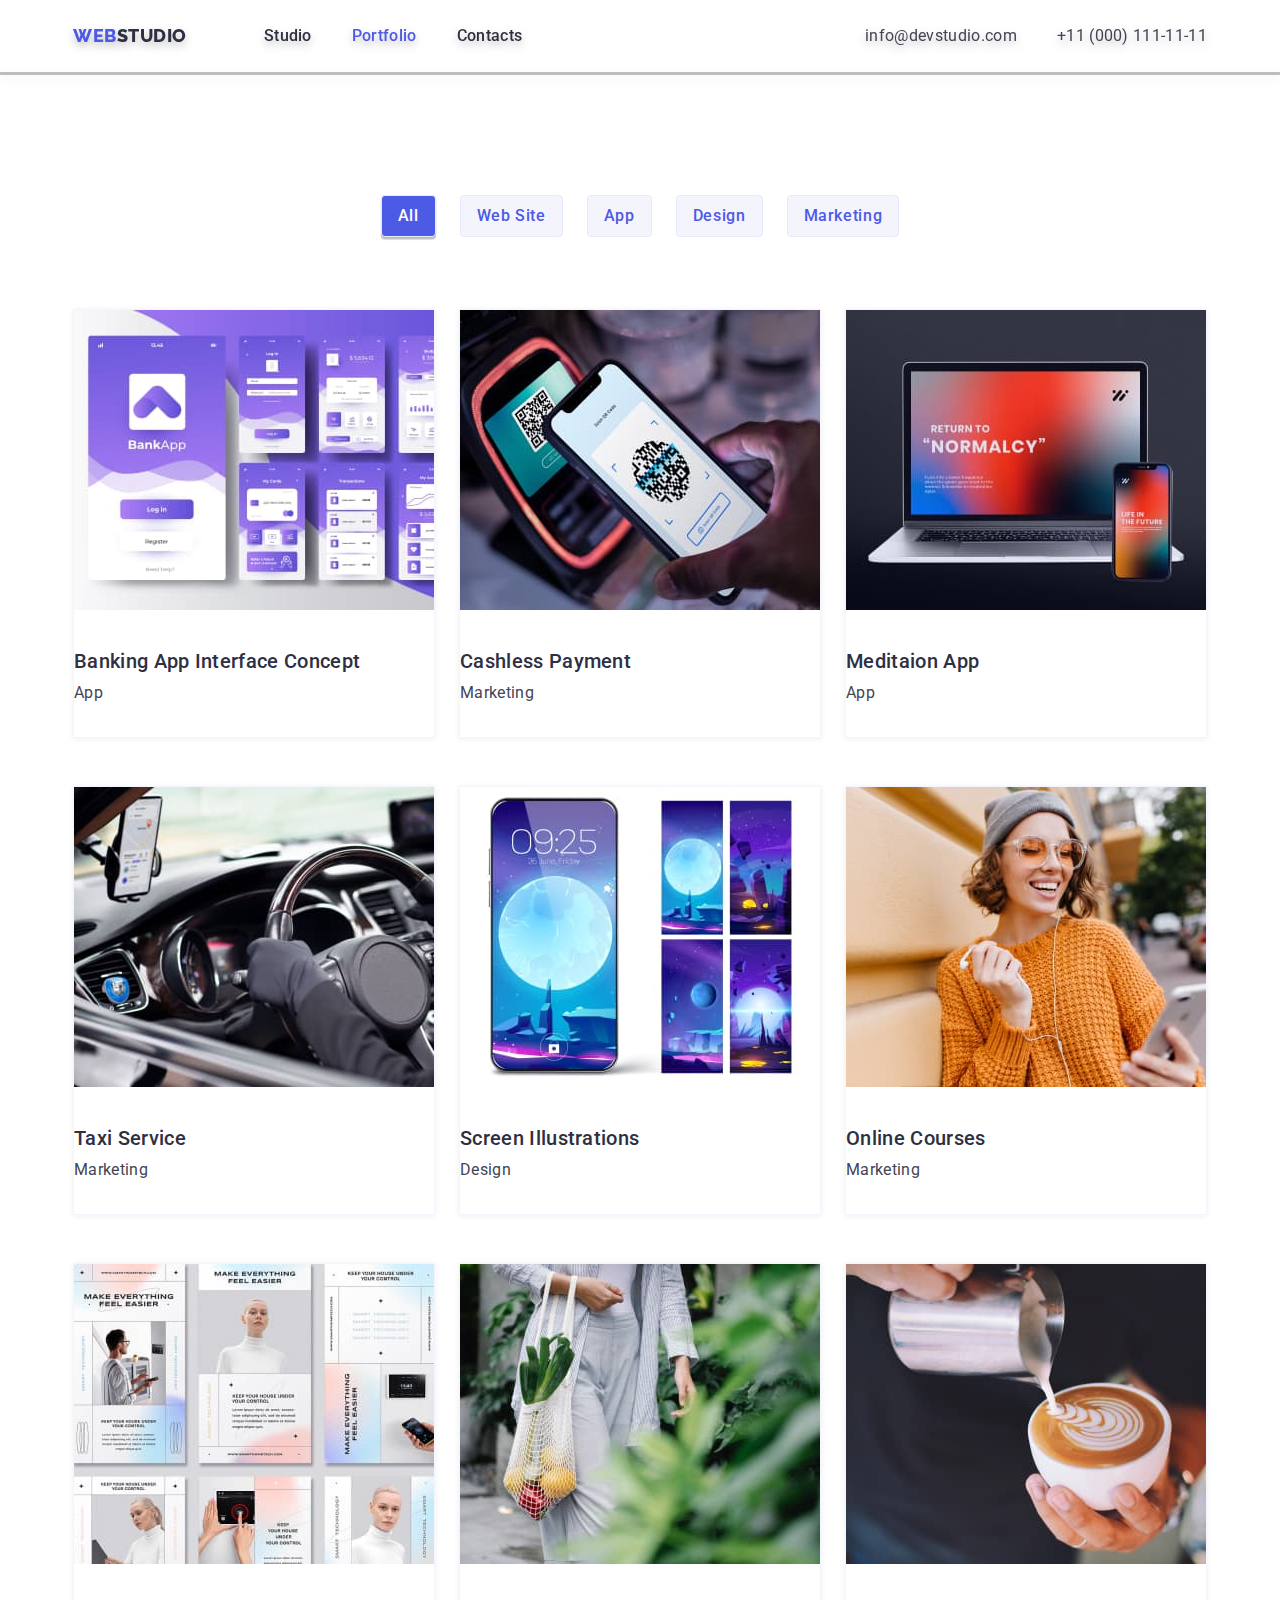
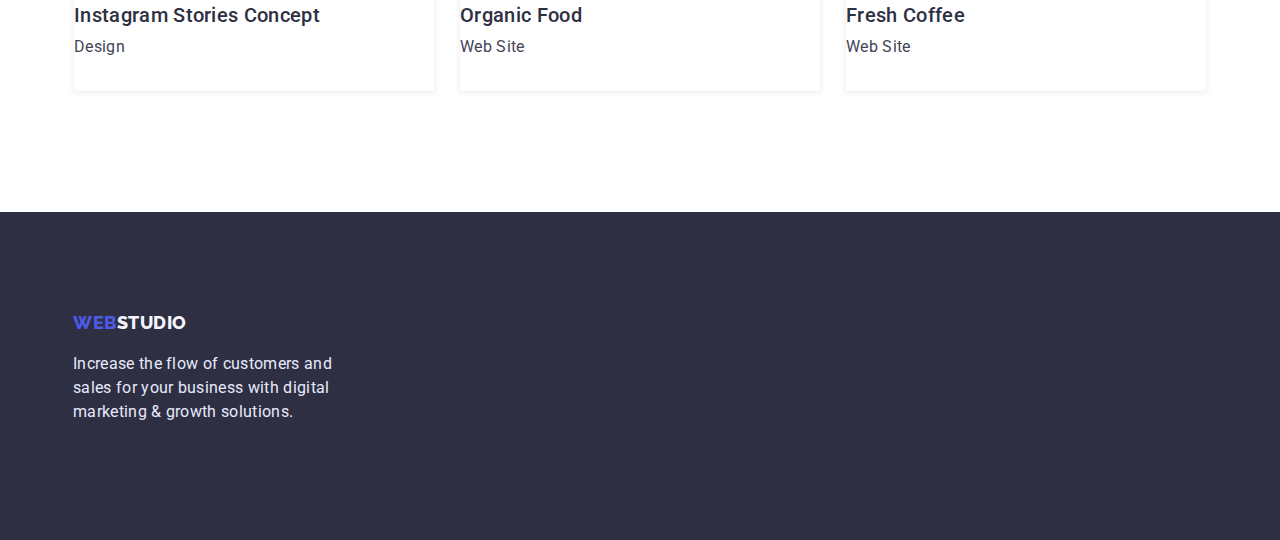
==== commit 57518dff: "відформатувала код" ====
--- a/portfolio.html
+++ b/portfolio.html
@@ -1,23 +1,19 @@
 <!DOCTYPE html>
 <html lang="en">
 	<head>
-		<meta charset="UTF-8" />
-		<meta http-equiv="X-UA-Compatible" content="IE=edge" />
-		<meta name="viewport" content="width=device-width, initial-scale=1.0" />
-		<link rel="preconnect" href="https://fonts.googleapis.com" /><link
+		<meta charset="UTF-8"/>
+		<meta http-equiv="X-UA-Compatible" content="IE=edge"/>
+		<meta name="viewport" content="width=device-width, initial-scale=1.0"/>
+		<link rel="preconnect" href="https://fonts.googleapis.com"/><link
 			rel="preconnect"
-			href="https://fonts.gstatic.com"
-			crossorigin
-		/><link
+			href="https://fonts.gstatic.com"/><link
 			href="https://fonts.googleapis.com/css2?family=Raleway:wght@800&family=Roboto:wght@400;500;700&display=swap"
-			rel="stylesheet"
-		/>
+			rel="stylesheet"/>
 		<title>Portfolio</title>
 		<link
 			rel="stylesheet"
-			href="https://cdnjs.cloudflare.com/ajax/libs/modern-normalize/1.0.0/modern-normalize.min.css"
-		/>
-		<link rel="stylesheet" href="./css/styles.css" />
+			href="https://cdnjs.cloudflare.com/ajax/libs/modern-normalize/1.0.0/modern-normalize.min.css"/>
+		<link rel="stylesheet" href="./css/styles.css"/>
 	</head>
 	<body>
 		<!--Header-->
@@ -34,11 +30,8 @@
 				</nav>
 				<!--Header contacts-->
 				<ul class="header-contacts list">
-					<li class="site-nav-item"
-						><a class="header-contacts-link" href="mailto:info@devstudio.com">info@devstudio.com</a></li
-					>
-					<li class="site-nav-item"
-						><a class="header-contacts-link" href="tel:+11(000)111-11-11">+11 (000) 111-11-11</a></li
+					<li class="site-nav-item"><a class="header-contacts-link" href="mailto:info@devstudio.com">info@devstudio.com</a></li>
+					<li class="site-nav-item"><a class="header-contacts-link" href="tel:+11(000)111-11-11">+11 (000) 111-11-11</a></li
 					>
 				</ul>
 			</div>
@@ -74,8 +67,7 @@
 									width="360"
 									height="300"
 									src="./images/portfolio_images/Banking_App_Interface_Concept.jpg"
-									alt="Banking App Interface Concept. App"
-								/>
+									alt="Banking App Interface Concept. App"/>
 								<div class="content">
 									<h2 class="list-title">Banking App Interface Concept</h2>
 									<p class="list-text">App</p>
@@ -89,8 +81,7 @@
 									width="360"
 									height="300"
 									src="./images/portfolio_images/Cashless_Payment.jpg"
-									alt="Cashless Payment. Marketing"
-								/>
+									alt="Cashless Payment. Marketing"/>
 								<div class="content">
 									<h2 class="list-title">Cashless Payment</h2>
 									<p class="list-text">Marketing</p>
@@ -104,8 +95,7 @@
 									width="360"
 									height="300"
 									src="./images/portfolio_images/Meditaion_App.jpg"
-									alt="Meditaion App. App"
-								/>
+									alt="Meditaion App. App"/>
 								<div class="content">
 									<h2 class="list-title">Meditaion App</h2>
 									<p class="list-text">App</p>
@@ -119,8 +109,7 @@
 									width="360"
 									height="300"
 									src="./images/portfolio_images/Taxi_Service.jpg"
-									alt="Taxi Service. Marketing"
-								/>
+									alt="Taxi Service. Marketing"/>
 								<div class="content">
 									<h2 class="list-title">Taxi Service</h2>
 									<p class="list-text">Marketing</p>
@@ -134,8 +123,7 @@
 									width="360"
 									height="300"
 									src="./images/portfolio_images/Screen_Illustrations.jpg"
-									alt="Screen Illustrations. Design"
-								/>
+									alt="Screen Illustrations. Design"/>
 								<div class="content">
 									<h2 class="list-title">Screen Illustrations</h2>
 									<p class="list-text">Design</p>
@@ -149,8 +137,7 @@
 									width="360"
 									height="300"
 									src="./images/portfolio_images/Online_Courses.jpg"
-									alt="Online Courses. Marketing"
-								/>
+									alt="Online Courses. Marketing"/>
 								<div class="content">
 									<h2 class="list-title">Online Courses</h2>
 									<p class="list-text">Marketing</p>
@@ -164,8 +151,7 @@
 									width="360"
 									height="300"
 									src="./images/portfolio_images/Instagram_Stories_Concept.jpg"
-									alt="Instagram Stories Concept. Design"
-								/>
+									alt="Instagram Stories Concept. Design"/>
 								<div class="content">
 									<h2 class="list-title">Instagram Stories Concept</h2>
 									<p class="list-text">Design</p>
@@ -179,8 +165,7 @@
 									width="360"
 									height="300"
 									src="./images/portfolio_images/Organic_Food.jpg"
-									alt="Organic Food. Web Site"
-								/>
+									alt="Organic Food. Web Site"/>
 								<div class="content">
 									<h2 class="list-title">Organic Food</h2>
 									<p class="list-text">Web Site</p>
@@ -194,8 +179,7 @@
 									width="360"
 									height="300"
 									src="./images/portfolio_images/Fresh_Coffee.jpg"
-									alt="Fresh Coffee. Web Site"
-								/>
+									alt="Fresh Coffee. Web Site"/>
 								<div class="content">
 									<h2 class="list-title">Fresh Coffee</h2>
 									<p class="list-text">Web Site</p>
--- a/css/styles.css
+++ b/css/styles.css
@@ -1,155 +1,164 @@
 :root {
-    --primary-brand: #4D5AE5;
-    --dark: #2E2F42;
-    --success: #31D0AA;
-    --text: #434455;
-    --subtle-text: #8E8F99;
-    --accent: #E7E9FC;
-    --light: #F4F4FD;
-    --primary-white-color: #FFFFFF;
+	--primary-brand: #4d5ae5;
+	--dark: #2e2f42;
+	--success: #31d0aa;
+	--text: #434455;
+	--subtle-text: #8e8f99;
+	--accent: #e7e9fc;
+	--light: #f4f4fd;
+	--primary-white-color: #ffffff;
 }
 
 html {
-    box-sizing: border-box;
-}
-*, *::before, *::after {
-    box-sizing: inherit;
+	box-sizing: border-box;
+}
+*,
+*::before,
+*::after {
+	box-sizing: inherit;
 }
 body {
-    background-color:var(--primary-white-color);
-    color: var(--dark);
-    font-family: 'Roboto', sans-serif;
-    font-size: 16px;
-    line-height: calc(24/16);
-    letter-spacing: 0.02em;
-    margin: 0;
+	background-color: var(--primary-white-color);
+	color: var(--dark);
+	font-family: "Roboto", sans-serif;
+	font-size: 16px;
+	line-height: calc(24 / 16);
+	letter-spacing: 0.02em;
+	margin: 0;
 }
 .list {
-    list-style: none;
-    margin: 0;
-    padding: 0  ;
+	list-style: none;
+	margin: 0;
+	padding: 0;
 }
 /* Header */
 .conteiner {
-    width: 1158px;
-    margin-left: auto;
-    margin-right: auto;
-    margin-top: 0;
-    margin-bottom: 0;
-    padding-left: 12px;
-    padding-right: 12px;
-    /* outline: 2px solid #404BBF;  */
-}
-
+	width: 1158px;
+	margin-left: auto;
+	margin-right: auto;
+	margin-top: 0;
+	margin-bottom: 0;
+	padding-left: 12px;
+	padding-right: 12px;
+	/* outline: 2px solid #404BBF;  */
+}
+header {
+	border-bottom: 3px solid rgba(0, 0, 0, 0.25);
+	filter: drop-shadow(0px 4px 4px rgba(0, 0, 0, 0.25));
+}
 .conteiner.header {
-    display: flex;
-    align-items: center;
-    
+	display: flex;
+	align-items: center;
 }
 /* Logo */
 .logo {
-    display: block;
-    padding-top: 24px;
-    padding-bottom: 24px;
-
-    font-family: 'Raleway', sans-serif;
-    font-weight: 800;
-    font-size: 18px;
-    line-height: calc(24/18);
-    letter-spacing: 0.03em;
-    text-decoration: none;
-    color: var(--dark);
-
-    /* outline: 2px solid #404BBF; */
-    }
+	display: block;
+	padding-top: 24px;
+	padding-bottom: 24px;
+
+	font-family: "Raleway", sans-serif;
+	font-weight: 800;
+	font-size: 18px;
+	line-height: calc(24 / 18);
+	letter-spacing: 0.03em;
+	text-decoration: none;
+	color: var(--dark);
+
+	/* outline: 2px solid #404BBF; */
+}
 .logo-prefix {
-    color: var(--primary-brand);
-}   
+	color: var(--primary-brand);
+}
 /* навигація */
 .site-nav {
-    display: flex;
-    margin-left: 77px;
-} 
+	display: flex;
+	margin-left: 77px;
+}
 
 .site-nav-item + .site-nav-item {
-    margin-left: 40px;
+	margin-left: 40px;
 }
 /* .site-nav-item:last-child {
     margin-right: 0;
 } */
-.site-nav-link{
-    display: block;
-    padding-top: 24px;
-    padding-bottom: 24px;
-
-    font-weight: 500;
-    text-decoration:none;
-    color:var(--dark);
+.site-nav-link {
+	display: block;
+	padding-top: 24px;
+	padding-bottom: 24px;
+
+	font-weight: 500;
+	text-decoration: none;
+	color: var(--dark);
 }
 /* Контакти */
 .header-contacts {
-    display: flex;
-    margin-left: auto;
+	display: flex;
+	margin-left: auto;
 }
 .header-contacts-link {
-    display: block;
-    padding-top: 24px;
-    padding-bottom: 24px;
-
-    text-decoration:none;
-    color:var(--text);
-}
-
-.site-nav-link:hover, .site-nav-link:focus, .site-nav-link.current:hover, .site-nav-link.current:focus {
-    color: var(--text);
-}
-.header-contacts-link:hover, .header-contacts-link:focus, .site-nav-link:active, .site-nav-link.current:active {
-    color: var(--primary-brand);
+	display: block;
+	padding-top: 24px;
+	padding-bottom: 24px;
+
+	text-decoration: none;
+	color: var(--text);
+}
+
+.site-nav-link:hover,
+.site-nav-link:focus,
+.site-nav-link.current:hover,
+.site-nav-link.current:focus {
+	color: var(--text);
+}
+.header-contacts-link:hover,
+.header-contacts-link:focus,
+.site-nav-link:active,
+.site-nav-link.current:active {
+	color: var(--primary-brand);
 }
 .site-nav-link.current {
-    color:var(--primary-brand);
+	color: var(--primary-brand);
 }
 /* Hero */
 .hero {
-    background:var(--dark); 
-    text-align: center;
+	background: var(--dark);
+	text-align: center;
 }
 .section.hero {
-    padding-top: 192px;
-    padding-bottom: 192px;
+	padding-top: 192px;
+	padding-bottom: 192px;
 }
 /* hero title */
 .hero-title {
-    width: 492px;
-    margin-right: auto;
-    margin-left: auto;
-    
-    color: var(--primary-white-color);
-    font-weight: 500;
-    font-size: 56px;
-    line-height: calc(60/56);
-    text-align: center;
-    margin-top: 0;
-    margin-bottom: 48;
-    /* outline: 2px solid #404BBF; */
+	width: 492px;
+	margin-right: auto;
+	margin-left: auto;
+
+	color: var(--primary-white-color);
+	font-weight: 500;
+	font-size: 56px;
+	line-height: calc(60 / 56);
+	text-align: center;
+	margin-top: 0;
+	margin-bottom: 48;
+	/* outline: 2px solid #404BBF; */
 }
 /* button */
 .button {
-    background-color: var(--primary-brand);
-    color: var(--primary-white-color);
-    cursor: pointer;
-    font-family: inherit;
-    font-weight: 500;
-    font-size: 16px;
-    line-height: calc(19/16);
-    letter-spacing: 0.04em;
-    box-shadow: 0px 4px 4px rgba(0, 0, 0, 0.15);
-    border-radius: 4px;
-    padding: 16px 32px;
-    min-width: 170px;
-    border: transparent;
-    text-align: center;
-
+	background-color: var(--primary-brand);
+	color: var(--primary-white-color);
+	cursor: pointer;
+	font-family: inherit;
+	font-weight: 500;
+	font-size: 16px;
+	line-height: calc(19 / 16);
+	letter-spacing: 0.04em;
+	box-shadow: 0px 4px 4px rgba(0, 0, 0, 0.15);
+	border-radius: 4px;
+	padding: 16px 32px;
+	min-width: 170px;
+	border: transparent;
+	text-align: center;
 }
 /* .button.primary {
     background-color: var(--primary-brand);
@@ -160,164 +169,164 @@
     color: var(--primary-brand);
 } */
 
-.button:hover, .button:focus {
-    background: var(--primary-brand);
+.button:hover,
+.button:focus {
+	background: var(--primary-brand);
 }
 .button:active {
-    background: #404BBF;
+	background: #404bbf;
 }
 /* Sections */
 .section {
-    padding-top: 120px;
-    padding-bottom: 120px;
+	padding-top: 120px;
+	padding-bottom: 120px;
 }
 .section.no-padding {
-    padding-bottom: 0px;
+	padding-bottom: 0px;
 }
 .section-title {
-    font-size: 36px;
-    line-height: calc(40/36);
-    text-align: center;
-    text-transform: capitalize;
-    margin-top: 0;
-    margin-bottom: 72px;
+	font-size: 36px;
+	line-height: calc(40 / 36);
+	text-align: center;
+	text-transform: capitalize;
+	margin-top: 0;
+	margin-bottom: 72px;
 }
 .list {
-    display: flex;
-    justify-content: space-between;
+	display: flex;
+	justify-content: space-between;
 }
 .list-title {
-    font-weight: 500;
-    font-size: 20px;
-    line-height: calc(24/20);
-    margin-top: 0;
-    margin-bottom: 8px;
+	font-weight: 500;
+	font-size: 20px;
+	line-height: calc(24 / 20);
+	margin-top: 0;
+	margin-bottom: 8px;
 }
 .section-team {
-    background-color: var(--light);
+	background-color: var(--light);
 }
 .section-title.team {
-    padding-top: 120px;
+	padding-top: 120px;
 }
 .team-item {
-    background-color: var(--primary-white-color)
+	background-color: var(--primary-white-color);
 }
 .team-item .content {
-padding-left: 16px;
-padding-right: 16px;
-padding-top: 32px;
-padding-bottom: 32px;
-text-align: center;
+	padding-left: 16px;
+	padding-right: 16px;
+	padding-top: 32px;
+	padding-bottom: 32px;
+	text-align: center;
 }
 /* list text */
 .list-text {
-    color: var(--text);
-    margin-top: 0;
-    margin-bottom: 0;
+	color: var(--text);
+	margin-top: 0;
+	margin-bottom: 0;
 }
 /* Benefits*/
 .benefits-item {
-    width: 264px;
+	width: 264px;
 }
 /* Footer */
 .footer {
-    background: var(--dark);
+	background: var(--dark);
 }
 .conteiner.footer {
-    padding-top: 100px;
-    padding-bottom: 100px;
-    }
+	padding-top: 100px;
+	padding-bottom: 100px;
+}
 .footer-logo {
-    font-family: 'Raleway', sans-serif;
-    font-weight: 800;
-    font-size: 18px;
-    line-height: calc(21/18);
-    letter-spacing: 0.03em;
-    align-items: center;
-    text-decoration: none;
-    text-transform: uppercase;
-    color: #F4F4FD;
+	font-family: "Raleway", sans-serif;
+	font-weight: 800;
+	font-size: 18px;
+	line-height: calc(21 / 18);
+	letter-spacing: 0.03em;
+	align-items: center;
+	text-decoration: none;
+	text-transform: uppercase;
+	color: #f4f4fd;
 }
 .footer-logo-prefix {
-    color: var(--primary-brand);
+	color: var(--primary-brand);
 }
 /* footer text */
 .footer-text {
-   color: var(--accent);
-   width: 264px;
-}
-
+	color: var(--accent);
+	width: 264px;
+}
 
 /* ===============PORTFOLIO================= */
 
 .filter {
-    display: flex;
-    margin-bottom: 72px;
-    justify-content: center; 
+	display: flex;
+	margin-bottom: 72px;
+	justify-content: center;
 }
 .filter-button {
-    padding-top: 8px;
-    padding-bottom: 8px;
-    padding-left: 16px;
-    padding-right: 16px;
-
-
-   background-color: var(--light); 
-   color: var(--primary-brand);
-   cursor: pointer;
-   font-family: inherit;
-   font-weight: 500;
-   font-size: 16px;
-   line-height: calc(24/16);
-   letter-spacing: 0.04em;
-
-   border: 1px solid #E7E9FC;
-   border-radius: 4px; 
-   /* margin-left: 24px; */
-   
+	padding-top: 8px;
+	padding-bottom: 8px;
+	padding-left: 16px;
+	padding-right: 16px;
+
+	background-color: var(--light);
+	color: var(--primary-brand);
+	cursor: pointer;
+	font-family: inherit;
+	font-weight: 500;
+	font-size: 16px;
+	line-height: calc(24 / 16);
+	letter-spacing: 0.04em;
+
+	border: 1px solid #e7e9fc;
+	border-radius: 4px;
+	/* margin-left: 24px; */
 }
 .filter-item + .filter-item {
-    margin-left: 24px;
-}
-.filter-button:hover, .filter-button:focus, .filter-button.current {
-    background-color: var(--primary-brand); 
-    color: var(--primary-white-color);
-    cursor: pointer;
-    font-family: inherit;
-    font-weight: 500;
-    font-size: 16px;
-    line-height: calc(24/16);
-    letter-spacing: 0.04em; 
-    
-    box-shadow: 0px 3px 1px rgba(0, 0, 0, 0.1), 0px 2px 1px rgba(0, 0, 0, 0.08), 0px 2px 2px rgba(0, 0, 0, 0.12);
-    border-radius: 4px;
+	margin-left: 24px;
+}
+.filter-button:hover,
+.filter-button:focus,
+.filter-button.current {
+	background-color: var(--primary-brand);
+	color: var(--primary-white-color);
+	cursor: pointer;
+	font-family: inherit;
+	font-weight: 500;
+	font-size: 16px;
+	line-height: calc(24 / 16);
+	letter-spacing: 0.04em;
+
+	box-shadow: 0px 3px 1px rgba(0, 0, 0, 0.1), 0px 2px 1px rgba(0, 0, 0, 0.08), 0px 2px 2px rgba(0, 0, 0, 0.12);
+	border-radius: 4px;
 }
 .portfolio.list {
-    display: flex;
-    flex-wrap: wrap;
-    background-color: var(--primary-white-color);
+	display: flex;
+	flex-wrap: wrap;
+	background-color: var(--primary-white-color);
 }
 .portfolio-list .content {
-    padding-top: 32px;
-    padding-bottom: 32px;
+	padding-top: 32px;
+	padding-bottom: 32px;
 }
 .portfolio-list {
-    width: calc((100% - 48px) / 3);
-    margin-right: 24px;
-    margin-bottom: 48px;
-    border: 0.5px solid #F4F4FD;
-box-shadow: 0px 1px 6px rgba(46, 47, 66, 0.08);
+	width: calc((100% - 48px) / 3);
+	margin-right: 24px;
+	margin-bottom: 48px;
+	border: 0.5px solid #f4f4fd;
+	box-shadow: 0px 1px 6px rgba(46, 47, 66, 0.08);
 }
 .portfolio-list:nth-child(3n) {
-    margin-right: 0;
+	margin-right: 0;
 }
 .portfolio-list:nth-last-child(-n + 3) {
-    margin-bottom: 0;
-}
-.work-link{
-    text-decoration: none;
-    color: var(--dark);
+	margin-bottom: 0;
+}
+.work-link {
+	text-decoration: none;
+	color: var(--dark);
 }
 .card-content {
-    color: var(--light);
-}+	color: var(--light);
+}
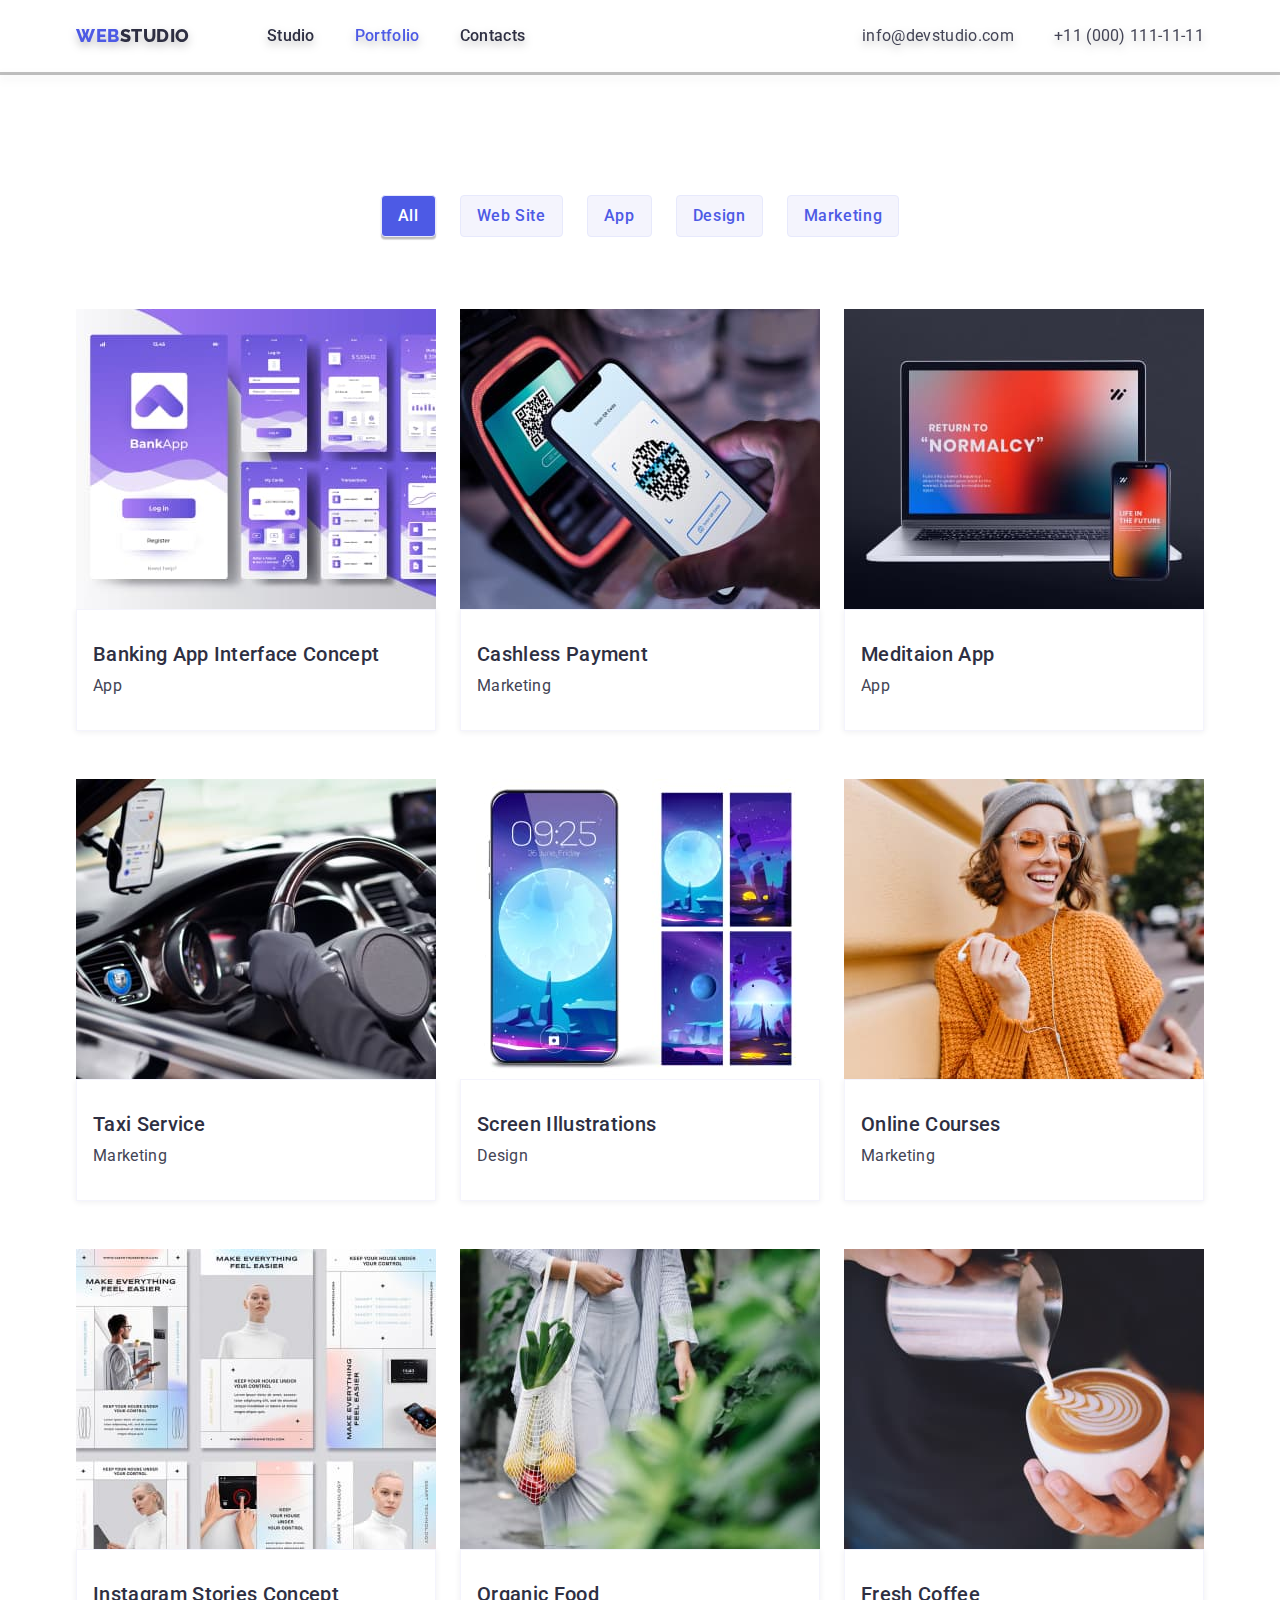
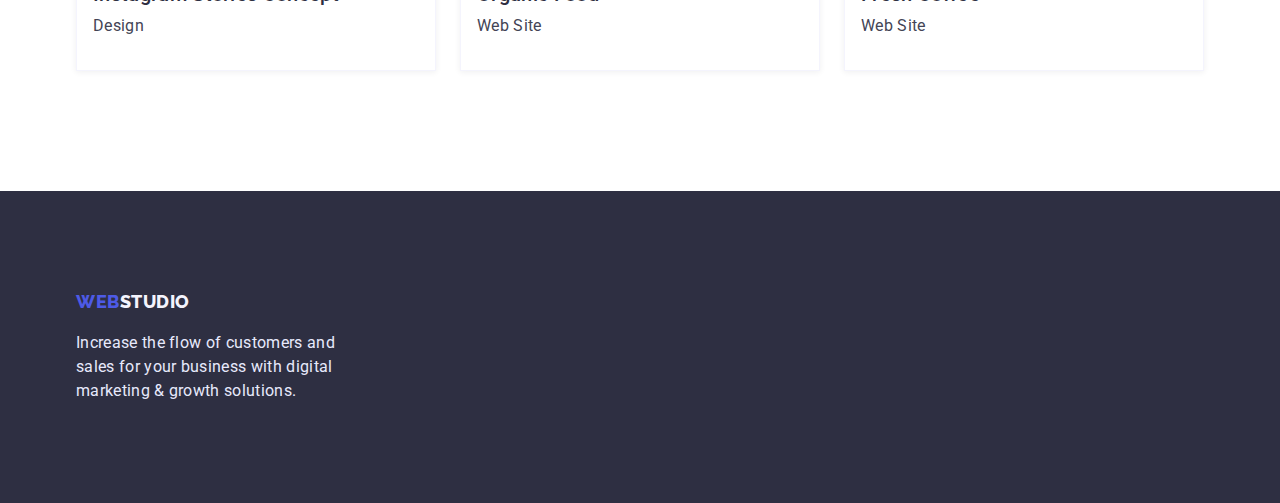
==== commit 69fdf434: "робота над помилками" ====
--- a/portfolio.html
+++ b/portfolio.html
@@ -63,7 +63,7 @@
 					<ul class="portfolio list">
 						<li class="portfolio-list">
 							<a class="work-link" href="#">
-								<img
+								<img class="portfolio-item-img"
 									width="360"
 									height="300"
 									src="./images/portfolio_images/Banking_App_Interface_Concept.jpg"
@@ -77,7 +77,7 @@
 						</li>
 						<li class="portfolio-list">
 							<a class="work-link" href="#">
-								<img
+								<img class="portfolio-item-img"
 									width="360"
 									height="300"
 									src="./images/portfolio_images/Cashless_Payment.jpg"
@@ -91,7 +91,7 @@
 						</li>
 						<li class="portfolio-list">
 							<a class="work-link" href="#">
-								<img
+								<img class="portfolio-item-img"
 									width="360"
 									height="300"
 									src="./images/portfolio_images/Meditaion_App.jpg"
@@ -105,7 +105,7 @@
 						</li>
 						<li class="portfolio-list">
 							<a class="work-link" href="#">
-								<img
+								<img class="portfolio-item-img"
 									width="360"
 									height="300"
 									src="./images/portfolio_images/Taxi_Service.jpg"
@@ -119,7 +119,7 @@
 						</li>
 						<li class="portfolio-list">
 							<a class="work-link" href="#">
-								<img
+								<img class="portfolio-item-img"
 									width="360"
 									height="300"
 									src="./images/portfolio_images/Screen_Illustrations.jpg"
@@ -133,7 +133,7 @@
 						</li>
 						<li class="portfolio-list">
 							<a class="work-link" href="#">
-								<img
+								<img class="portfolio-item-img"
 									width="360"
 									height="300"
 									src="./images/portfolio_images/Online_Courses.jpg"
@@ -147,7 +147,7 @@
 						</li>
 						<li class="portfolio-list">
 							<a class="work-link" href="#">
-								<img
+								<img class="portfolio-item-img"
 									width="360"
 									height="300"
 									src="./images/portfolio_images/Instagram_Stories_Concept.jpg"
@@ -161,7 +161,7 @@
 						</li>
 						<li class="portfolio-list">
 							<a class="work-link" href="#">
-								<img
+								<img class="portfolio-item-img"
 									width="360"
 									height="300"
 									src="./images/portfolio_images/Organic_Food.jpg"
@@ -175,7 +175,7 @@
 						</li>
 						<li class="portfolio-list">
 							<a class="work-link" href="#">
-								<img
+								<img class="portfolio-item-img"
 									width="360"
 									height="300"
 									src="./images/portfolio_images/Fresh_Coffee.jpg"
@@ -192,9 +192,9 @@
 			</section>
 		</main>
 		<footer class="footer">
-			<div class="conteiner footer">
+			<div class="conteiner">
 				<a href="./index.html" class="footer-logo"><span class="footer-logo-prefix">WEB</span>STUDIO</a>
-				<p class="footer-text"
+				<p class="footer-text list-text"
 					>Increase the flow of customers and sales for your business with digital marketing & growth solutions.</p
 				>
 			</div>
--- a/css/styles.css
+++ b/css/styles.css
@@ -38,8 +38,8 @@
 	margin-right: auto;
 	margin-top: 0;
 	margin-bottom: 0;
-	padding-left: 12px;
-	padding-right: 12px;
+	padding-left: 15px;
+	padding-right: 15px;
 	/* outline: 2px solid #404BBF;  */
 }
 header {
@@ -196,6 +196,7 @@
 	display: flex;
 	justify-content: space-between;
 }
+
 .list-title {
 	font-weight: 500;
 	font-size: 20px;
@@ -206,11 +207,11 @@
 .section-team {
 	background-color: var(--light);
 }
-.section-title.team {
-	padding-top: 120px;
-}
-.team-item {
+.team-item, .do-item  {
 	background-color: var(--primary-white-color);
+}
+.do-item-img, .team-item-img, .portfolio-item-img {
+	display: block;
 }
 .team-item .content {
 	padding-left: 16px;
@@ -231,12 +232,12 @@
 }
 /* Footer */
 .footer {
-	background: var(--dark);
-}
-.conteiner.footer {
 	padding-top: 100px;
 	padding-bottom: 100px;
-}
+
+	background: var(--dark);
+}
+
 .footer-logo {
 	font-family: "Raleway", sans-serif;
 	font-weight: 800;
@@ -253,6 +254,8 @@
 }
 /* footer text */
 .footer-text {
+	margin-top: 16px;
+
 	color: var(--accent);
 	width: 264px;
 }
@@ -309,13 +312,16 @@
 .portfolio-list .content {
 	padding-top: 32px;
 	padding-bottom: 32px;
+	padding-left: 16px;
+
+	border: 0.5px solid #f4f4fd;
+	box-shadow: 0px 1px 6px rgba(46, 47, 66, 0.08);
 }
 .portfolio-list {
 	width: calc((100% - 48px) / 3);
 	margin-right: 24px;
 	margin-bottom: 48px;
-	border: 0.5px solid #f4f4fd;
-	box-shadow: 0px 1px 6px rgba(46, 47, 66, 0.08);
+	
 }
 .portfolio-list:nth-child(3n) {
 	margin-right: 0;
